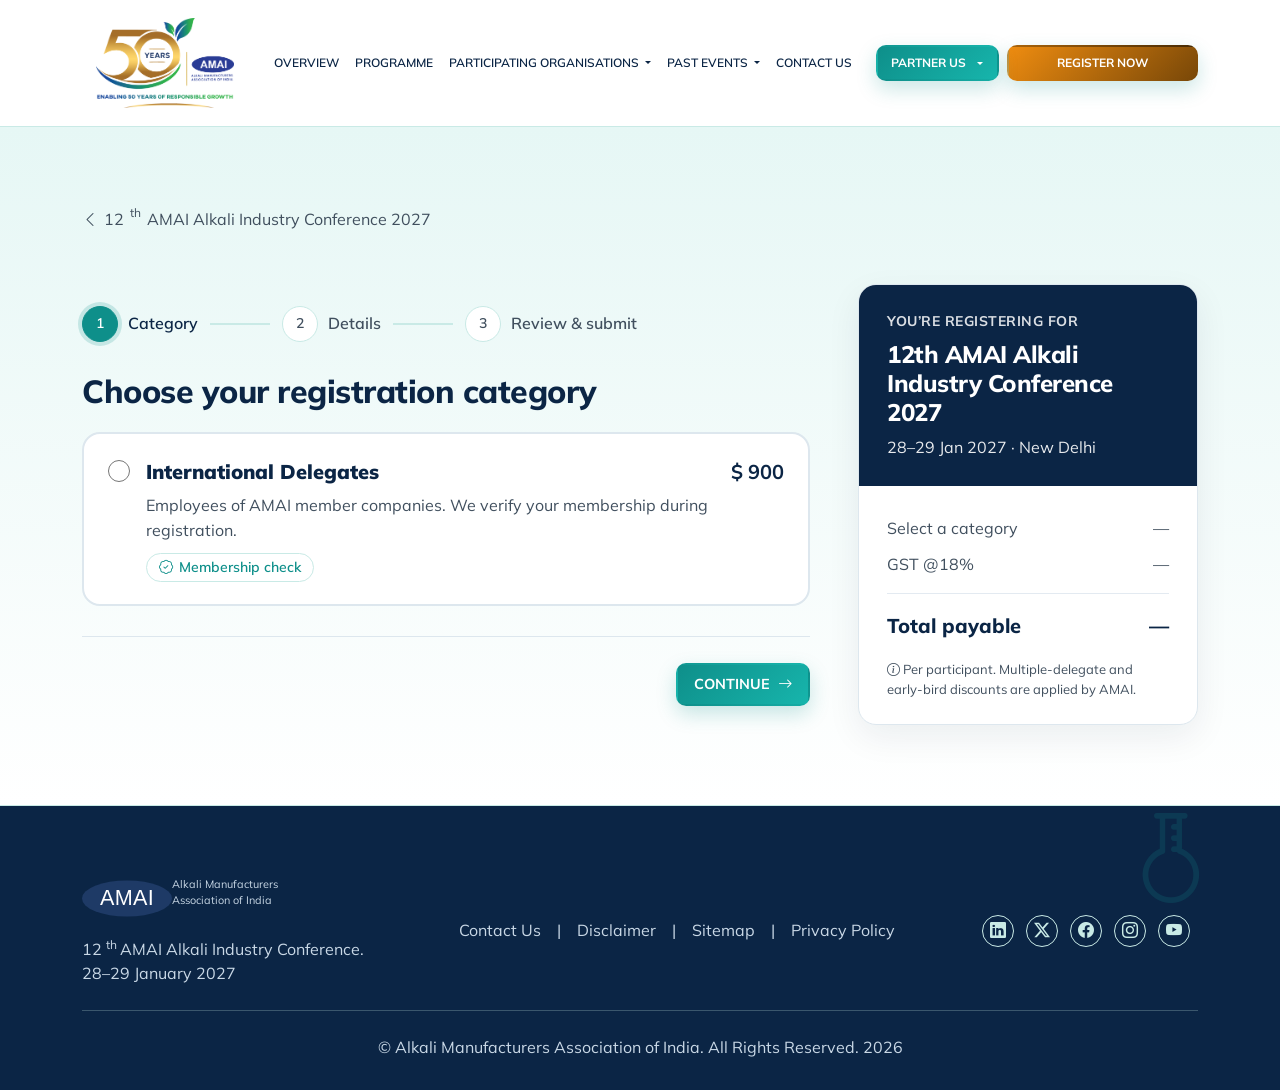
==== register-foreign.html @ 18ff9382 "Initial website upload" ====
<!DOCTYPE html>
<html lang="en">
    <head>
        <meta charset="utf-8"/>
        <meta content="width=device-width,initial-scale=1" name="viewport"/>
        <title>
            Register – Non-Member Delegate | 12th AMAI Alkali Industry Conference 2027
        </title>
        <meta content="Register as a non-member delegate for the 12th AMAI Alkali Industry Conference, 28–29 January 2027, Andaz by Hyatt, Aerocity, New Delhi." name="description"/>
        <link rel="preconnect" href="https://fonts.googleapis.com"/>
        <link rel="preconnect" href="https://fonts.gstatic.com" crossorigin/>
        <link href="https://fonts.googleapis.com/css2?family=Mulish:ital,wght@0,300;0,400;0,500;0,600;0,700;0,800;1,400&amp;display=swap" rel="stylesheet"/>
        <link href="css/bootstrap-icons.min.css" rel="stylesheet"/>
        <link href="css/bootstrap/bootstrap.min.css" rel="stylesheet"/>
        <link href="img/f_icon.png" rel="icon" type="image/x-icon"/>
        <link rel="stylesheet" type="text/css" href="css/owl_css.css">
        <link href="css/style.css" rel="stylesheet" type="text/css"/>
        <link href="css/menu_css.css" rel="stylesheet" type="text/css"/>
        <link href="css/main_css.css" rel="stylesheet" type="text/css"/>
        <link href="css/responsive_style.css" rel="stylesheet" type="text/css"/>
    </head>
    <body>
         <header>
            <div class="ai_topbar">
                <div class="container">
                    <div class="row">
                        <div class="col-md-6 text-center text-md-start">
                            <span>
                                <i aria-hidden="true" class="bi bi-telephone me-2">
                                </i>
                                011-4302 7119 |
                                <i aria-hidden="true" class="bi bi-envelope me-2">
                                </i>
                                hkanand@ama-india.org
                            </span>
                        </div>
                        <div class="col-md-6 text-center text-md-end">
                            <div class="ai_soc ai_soc_top">
                            <a aria-label="LinkedIn" class="me-2" href="https://www.linkedin.com/company/amai-india/" rel="noopener" target="_blank">
                                <i aria-hidden="true" class="bi bi-linkedin ai_ic">
                                </i>
                            </a>
                            <a aria-label="X" class="me-2" href="https://twitter.com/amai_india" rel="noopener" target="_blank">
                                <i aria-hidden="true" class="bi bi-twitter-x ai_ic">
                                </i>
                            </a>
                            <a aria-label="Facebook" class="me-2" href="https://www.facebook.com/amai.india" rel="noopener" target="_blank">
                                <i aria-hidden="true" class="bi bi-facebook ai_ic">
                                </i>
                            </a>
                            <a aria-label="Instagram" class="me-2" href="https://www.instagram.com/amai.india/" rel="noopener" target="_blank">
                                <i aria-hidden="true" class="bi bi-instagram ai_ic">
                                </i>
                            </a>
                            <a aria-label="YouTube" class="me-2" href="https://www.youtube.com/channel/UCJQUXpEZ7qULElaCUJw4M0w" rel="noopener" target="_blank">
                                <i aria-hidden="true" class="bi bi-youtube ai_ic">
                                </i>
                            </a>
                        </div>
                        </div>
                    </div>
                </div>
            </div>
            <nav class="ai_nav navbar navbar-expand-xl">
                <div class="ai_nav_in container d-flex align-items-center justify-content-between gap-3">
                    <div class="ai_brand_group d-flex align-items-center">
                        <a class="ai_brand" href="#top">
                            <svg aria-label="AMAI" height="45" role="img" viewbox="0 0 250 100" width="90">
                                <ellipse cx="125" cy="50" fill="#1e3a66" rx="125" ry="50">
                                </ellipse>
                                <text dominant-baseline="middle" fill="#ffffff" font-family="Arial, Helvetica, sans-serif" font-size="60" letter-spacing="1" text-anchor="middle" x="125" y="53">
                                    AMAI
                                </text>
                            </svg>
                            <span>
                                Alkali Manufacturers
                                <br/>
                                Association of India
                            </span>
                        </a>
                        <span class="ai_brand_divider" aria-hidden="true">
                        </span>
                        <a class="ai_brand_50" href="#top">
                            <img alt="AMAI 50 Years – Enabling 50 years of responsible growth" src="img/50-years-logo.png"/>
                        </a>
                    </div>
                    <button aria-controls="aiNav" aria-expanded="false" aria-label="Toggle menu" class="ai_toggler navbar-toggler" data-bs-target="#aiNav" data-bs-toggle="collapse" type="button">
                        <i class="bi bi-list">
                        </i>
                    </button>
                    <div class="ai_nav_wrap collapse navbar-collapse" id="aiNav">
                        <ul class="ai_menu navbar-nav mx-auto">
                            <li class="nav-item">
                                <a class="ai_menu_link nav-link" href="#about">
                                    Overview

                                </a>
                            </li>
                          
                            <li class="nav-item">
                                <a class="ai_menu_link nav-link" href="#programme">
                                    Programme
                                </a>
                            </li>

                            <li class="nav-item dropdown">
                                <a aria-expanded="false" class="ai_dd_toggle nav-link dropdown-toggle" data-bs-toggle="dropdown" href="#participate" role="button">
                                    Participating Organisations
                                </a>
                                <ul class="ai_dd dropdown-menu">
                                    <li>
                                        <a class="ai_menu_link" href="">
                                            Sponsors
                                        </a>
                                    </li>
                                    <li>
                                        <a class="ai_menu_link" href="">
                                            Exhibitors
                                        </a>
                                    </li>
                                    <li>
                                        <a class="ai_menu_link" href="">
                                            Media Partners
                                        </a>
                                    </li>
                                    <li>
                                        <a class="ai_menu_link" href="">
                                            Deligates
                                        </a>
                                    </li>
                                </ul>
                            </li>
                            <li class="nav-item dropdown">
                                <a aria-expanded="false" class="ai_dd_toggle nav-link dropdown-toggle" data-bs-toggle="dropdown" href="#organisations" role="button">
                                    Past Events
                                </a>
                                <ul class="ai_dd dropdown-menu">
                                    
                                    <li>
                                        <a class="ai_menu_link" href="#po-2026">
                                            2026
                                        </a>
                                    </li>
                                    <li>
                                        <a class="ai_menu_link" href="#po-2025">
                                            2025
                                        </a>
                                    </li>
                                    <li>
                                        <a class="ai_menu_link" href="#po-2024">
                                            2024
                                        </a>
                                    </li>
                                </ul>
                            </li>
                            
                            <li class="nav-item">
                                <a class="ai_menu_link nav-link" href="#contact">
                                    Contact Us
                                </a>
                            </li>
                        </ul>
                        <div class="ai_nav_cta d-flex flex-wrap align-items-start align-items-xl-center gap-2 mt-3 mt-xl-0">
                            <div class="ai_partner dropdown">
                                <button aria-expanded="false" class="ai_btn dropdown-toggle" data-bs-toggle="dropdown" id="aiPartnerBtn" type="button">
                                    Partner Us
                                </button>
                                <ul aria-labelledby="aiPartnerBtn" class="ai_dd ai_partner_menu dropdown-menu">
                                    <li>
                                        <a class="ai_dd_item dropdown-item" href="#sponsorship">
                                            <i aria-hidden="true" class="bi bi-award">
                                            </i>
                                            Sponsorship
                                        </a>
                                    </li>
                                    <li>
                                        <a class="ai_dd_item dropdown-item" href="#exhibitor">
                                            <i aria-hidden="true" class="bi bi-shop-window">
                                            </i>
                                            Exhibitor
                                        </a>
                                    </li>
                                    <li>
                                        <a class="ai_dd_item dropdown-item" href="#media-partner">
                                            <i aria-hidden="true" class="bi bi-megaphone">
                                            </i>
                                            Media Partner
                                        </a>
                                    </li>
                                    <!-- <li>
                                        <a class="ai_dd_item dropdown-item" href="#knowledge-partner">
                                            <i aria-hidden="true" class="bi bi-mortarboard">
                                            </i>
                                            Knowledge Partner
                                        </a>
                                    </li> -->
                                </ul>
                            </div>
                            <a class="ai_btn ai_btn_hlight px-lg-5" href="#register">
                                Register Now
                            </a>
                        </div>
                    </div>
                </div>
            </nav>
        </header>
        <main class="ai_reg_main ">
        <section class="ai_reg_top ai_bg_soft2 ai_sec">
            <div class="container">
                <a class="ai_reg_back" href="index.html#register"><i aria-hidden="true" class="bi bi-chevron-left"></i> 12<sup>th</sup> AMAI Alkali Industry Conference 2027</a>
                <div class="row g-4 g-xl-5 mt-1">
                    <div class="col-lg-8 order-2 order-lg-1">
                        <ol class="ai_reg_steps" id="aiSteps">
                            <li class="ai_active" data-step="1"><span>1</span> Category</li>
                            <li data-step="2"><span>2</span> Details</li>
                            <li data-step="3"><span>3</span> Review &amp; submit</li>
                        </ol>
                        <div class="alert d-none" id="aiRegAlert" role="alert"></div>
                        <form id="aiRegForm" name="formget" action="mailgetform.php" method="post" novalidate>
                            <input type="hidden" name="regtype" id="aiRegtype" value="">

                            <!-- STEP 1 -->
                            <div class="ai_reg_panel" data-panel="1">
                                <h1 class="ai_reg_h">Choose your registration category</h1>
                                <label class="ai_reg_opt" for="aiCatMember">
                                    
                                      <input type="radio" name="category" value="international"
         data-label="International delegates" data-price="900"
         data-currency="USD" data-gst="0">
                                    <span class="ai_reg_opt_body">
                                        <span class="ai_reg_opt_row"><b> International Delegates</b><span class="ai_reg_price">$ 900 <small></small></span></span>
                                        <span class="ai_reg_opt_txt">Employees of AMAI member companies. We verify your membership during registration.</span>
                                        <span class="ai_reg_tag"><i aria-hidden="true" class="bi bi-patch-check"></i> Membership check</span>
                                    </span>
                                </label>
                                
                                <div class="ai_reg_actions justify-content-end">
                                    <button class="ai_btn" type="button" data-next="2">Continue <i aria-hidden="true" class="bi bi-arrow-right"></i></button>
                                </div>
                            </div>

                            <!-- STEP 2 -->
                            <div class="ai_reg_panel d-none" data-panel="2">
                                <h1 class="ai_reg_h">Delegate details</h1>
                                <p class="ai_muted">Fields marked <span class="ai_reg_req">*</span> are required.</p>
                                <div class="row g-3">
                                    <div class="col-12 col-md-6">
                                        <label for="aiName">Name <span class="ai_reg_req">*</span></label>
                                        <input type="text" class="form-control" id="aiName" name="name" placeholder="Name" autocomplete="name" required>
                                        <div class="invalid-feedback">Please enter your name.</div>
                                    </div>
                                    <div class="col-12 col-md-6">
                                        <label for="aiCname">Company Name</label>
                                        <input type="text" class="form-control" id="aiCname" name="cname" placeholder="Company name" autocomplete="organization">
                                    </div>
                                    <div class="col-12 col-md-6">
                                        <label for="aiContact">Mobile Number <span class="ai_reg_req">*</span></label>
                                        <input type="tel" class="form-control" id="aiContact" name="contact" placeholder="Mobile Number" autocomplete="tel" inputmode="tel" pattern="[0-9+\-\s]{8,15}" required>
                                        <div class="invalid-feedback">Please enter a valid mobile number (8–15 digits).</div>
                                    </div>
                                    <div class="col-12 col-md-6">
                                        <label for="aiEmail">Email Id <span class="ai_reg_req">*</span></label>
                                        <input type="email" class="form-control" id="aiEmail" name="email" placeholder="Email Id" autocomplete="email" required>
                                        <div class="invalid-feedback">Please enter a valid email address.</div>
                                    </div>
                                    <div class="col-12 col-md-6">
                                        <label for="aiDelegates">Number of Delegates <span class="ai_reg_req">*</span></label>
                                        <select class="form-select" id="aiDelegates" name="delegates" required>
                                            <option value="">Number of delegates</option>
                                            <option value="1">1</option>
                                            <option value="2">2</option>
                                            <option value="3">3</option>
                                            <option value="4">4</option>
                                            <option value="5 or more">5 or more</option>
                                        </select>
                                        <div class="invalid-feedback">Please select the number of delegates.</div>
                                    </div>
                                    <div class="col-12">
                                        <label for="aiMessage">Message</label>
                                        <textarea class="form-control" id="aiMessage" name="message" placeholder="Extra delegate names, special requests, etc." rows="4"></textarea>
                                    </div>
                                </div>
                                <div class="ai_reg_actions">
                                    <button class="ai_btn ai_reg_ghost" type="button" data-next="1"><i aria-hidden="true" class="bi bi-arrow-left"></i> Back</button>
                                    <button class="ai_btn" type="button" data-next="3">Continue <i aria-hidden="true" class="bi bi-arrow-right"></i></button>
                                </div>
                            </div>

                            <!-- STEP 3 -->
                            <div class="ai_reg_panel d-none" data-panel="3">
                                <h1 class="ai_reg_h">Review your registration</h1>
                                <div class="ai_reg_review" id="aiReview"></div>
                                <div class="ai_reg_actions">
                                    <button class="ai_btn ai_reg_ghost" type="button" data-next="2"><i aria-hidden="true" class="bi bi-arrow-left"></i> Back</button>
                                    <div class="d-flex flex-wrap gap-2">
                                        <button class="ai_btn ai_wa_btn" id="waRegister" type="button"><i aria-hidden="true" class="bi bi-whatsapp ai_ic"></i> Send on WhatsApp</button>
                                        <button class="ai_btn" type="submit" id="aiRegSubmit"><span class="ai_reg_btn_txt">Submit registration</span></button>
                                    </div>
                                </div>
                            </div>
                        </form>
                    </div>

                    <div class="col-lg-4 order-1 order-lg-2">
                        <aside class="ai_reg_sum">
                            <div class="ai_reg_sum_head">
                                <small>You’re registering for</small>
                                <h2>12th AMAI Alkali Industry Conference 2027</h2>
                                <span>28–29 Jan 2027 · New Delhi</span>
                            </div>
                            <div class="ai_reg_sum_body">
                                <div class="ai_reg_sum_row"><span id="aiSumLabel">Select a category</span><span id="aiSumBase">—</span></div>
                                <div class="ai_reg_sum_row"><span>GST @18%</span><span id="aiSumGst">—</span></div>
                                <div class="ai_reg_sum_total"><span>Total payable</span><span id="aiSumTotal">—</span></div>
                                <p class="ai_reg_note mb-0"><i aria-hidden="true" class="bi bi-info-circle"></i> Per participant. Multiple-delegate and early-bird discounts are applied by AMAI.</p>
                            </div>
                        </aside>
                    </div>
                </div>
            </div>
        </section>
        </main>
        <footer class="ai_footer">
            <div class="container">
                <div class="row g-3 align-items-center">
                    <div class="col-lg-4">
                        <div>
                            <a class="ai_brand" href="#top">
                                <svg aria-label="AMAI" height="45" role="img" viewbox="0 0 250 100" width="90">
                                    <ellipse cx="125" cy="50" fill="#1e3a66" rx="125" ry="50">
                                    </ellipse>
                                    <text dominant-baseline="middle" fill="#ffffff" font-family="Arial, Helvetica, sans-serif" font-size="60" letter-spacing="1" text-anchor="middle" x="125" y="53">
                                        AMAI
                                    </text>
                                </svg>
                                <span>
                                    Alkali Manufacturers
                                    <br/>
                                    Association of India
                                </span>
                            </a>
                            <div class=" mt-3">
                                12
                                <sup>
                                    th
                                </sup>
                                AMAI Alkali Industry Conference.
                                <br>
                                28–29 January 2027
                            </div>
                        </div>
                    </div>
                    <div class="col-lg-5">
                        <div>
                            <!-- <div>
                                <h4 class="">
                                    Quick links
                                </h4>
                            </div> -->
                            <ul class="nav gap-1 gap-md-3">
                                <li>
                                    <a href="mailto:hkanand@ama-india.org">
                                        Contact Us
                                    </a>
                                </li>
                                <li>|</li>
                                <li>
                                    <a href="" rel="" target="_blank">
                                        Disclaimer
                                    </a>
                                </li>
                                <li>|</li>
                                <li>
                                    <a href="" rel="" target="_blank">
                                        Sitemap
                                    </a>
                                </li>
                                <li>|</li>
                                <li>
                                    <a href="" rel="" target="_blank">
                                        Privacy Policy
                                    </a>
                                </li>
                            </ul>
                        </div>
                    </div>
                    <div class="col-lg-3 text-lg-end">
                        <div class="ai_soc">
                            <a aria-label="LinkedIn" class="me-2" href="https://www.linkedin.com/company/amai-india/" rel="noopener" target="_blank">
                                <i aria-hidden="true" class="bi bi-linkedin ai_ic">
                                </i>
                            </a>
                            <a aria-label="X" class="me-2" href="https://twitter.com/amai_india" rel="noopener" target="_blank">
                                <i aria-hidden="true" class="bi bi-twitter-x ai_ic">
                                </i>
                            </a>
                            <a aria-label="Facebook" class="me-2" href="https://www.facebook.com/amai.india" rel="noopener" target="_blank">
                                <i aria-hidden="true" class="bi bi-facebook ai_ic">
                                </i>
                            </a>
                            <a aria-label="Instagram" class="me-2" href="https://www.instagram.com/amai.india/" rel="noopener" target="_blank">
                                <i aria-hidden="true" class="bi bi-instagram ai_ic">
                                </i>
                            </a>
                            <a aria-label="YouTube" class="me-2" href="https://www.youtube.com/channel/UCJQUXpEZ7qULElaCUJw4M0w" rel="noopener" target="_blank">
                                <i aria-hidden="true" class="bi bi-youtube ai_ic">
                                </i>
                            </a>
                        </div>
                    </div>
                </div>
                <hr class="ai_hr"/>
                <div class="d-flex justify-content-center flex-wrap">
                    <span>
                        © Alkali Manufacturers Association of India. All Rights Reserved.
                        <script>
                            document.write(new Date().getFullYear())
                        </script>
                    </span>
                </div>
            </div>
        </footer>
        <a aria-label="Chat with us on WhatsApp" class="ai_wa" href="https://wa.me/919818904989?text=Hello%20AMAI%2C%20I%20would%20like%20to%20know%20more%20about%20the%2012th%20AMAI%20Alkali%20Industry%20Conference%202027." rel="noopener" target="_blank">
            <i aria-hidden="true" class="bi bi-whatsapp">
            </i>
            <span>
                WhatsApp
            </span>
        </a>
        <script src="js/jquery.min.js"></script>
        <script src="css/bootstrap/bootstrap.min.js"></script>
        <script src="js/owl.carousel.min.js"></script>
        <script src="js/ai_main.js"></script>
        <script src="js/ai_register.js"></script>
    </body>
</html>
---- css/owl_css.css ----
.owl-theme .owl-stage-outer {
  position: relative;
  overflow: hidden;
  -webkit-transform: translate3d(0, 0, 0)
}


.owl-theme .owl-item {
  min-height: 1px;
  float: left;
  -webkit-backface-visibility: hidden;
  -webkit-touch-callout: none;
}
---- css/style.css ----
:root {
  --blue: #0E8F8A;
  --blue-2: #17B5AC;
  --blue-soft: #E6F7F5;
  --blue-soft-2: #F4FBFA;
  --blue-line: #C9EAE6;
  --text: #0B2545;
  --muted: #404f5e;
  --gold: #F2A93B;
  --navy: #0B2545;
  --yellow: #ffc65c;
}
.ai_ic {
  flex: none;
}
.ai_sec {
  padding: 80px 0;
}
.ai_bg_soft {
  background: var(--blue-soft-2);
}
.ai_bg_soft2 {
  background: linear-gradient(180deg,var(--blue-soft) 0%,#fff 100%);
}
.ai_blue {
  color: var(--blue);
}
.ai_eyebrow {
  display: inline-flex;
  align-items: center;
  gap: 8px;
  font-size: .72rem;
  font-weight: 700;
  letter-spacing: .14em;
  text-transform: uppercase;
  color: var(--blue);
  background: #fff;
  border: 1px solid var(--blue-line);
  padding: 6px 14px;
  border-radius: 999px;
}
.ai_eyebrow > i {
  font-size: .95rem;
  line-height: 1;
}
.ai_title {
  font-size: clamp(1.6rem,3vw,2.15rem);
  font-weight: 800;
  margin: 14px 0 10px;
  text-transform: capitalize;
}
.ai_sub {
  color: var(--muted);
  max-width: 620px;
  font-size: .98rem;
  line-height: 1.8;
}
.ai_head {
  display: flex;
  justify-content: space-between;
  align-items: flex-end;
  flex-wrap: wrap;
  gap: 16px;
  margin-bottom: 36px
}
.ai_ref {
  display: inline-block;
  background: var(--blue-soft);
  color: var(--blue);
  font-size: .7rem;
  font-weight: 700;
  padding: 4px 11px;
  border-radius: 999px;
}
.ai_small {
  font-size: .85rem;
  color: var(--muted);
}
.ai_btn {
  display: inline-flex;
  align-items: center;
  justify-content: center;
  gap: 8px;
  font-weight: 700;
  font-size: .9rem;
  padding: .5rem 1rem;
  border-radius: 10px;
  border: 2px solid var(--blue);
  background: var(--blue);
  color: #fff;
  cursor: pointer;
  transition: .25s;
  box-shadow: 0 8px 20px rgba(14,143,138,.22);
  background: linear-gradient(135deg, var(--blue), var(--blue-2));
  border-color: transparent;
text-transform: uppercase;
}
.ai_btn:hover {
  background: var(--blue-2);
  border-color: var(--blue-2);
  color: #fff;
  transform: translateY(-2px);
  background: linear-gradient(135deg, var(--navy), #163A66);
  border-color: transparent;
}
.ai_btn_o {
  background: #fff;
  color: var(--blue);
  box-shadow: none;
  background: #fff;
  border: 2px solid var(--blue);
  color: var(--blue);
}
.ai_btn_o:hover {
  background: var(--blue-soft);
  color: var(--blue);
  border-color: var(--blue);
  background: var(--blue);
  color: #fff;
}
.ai_hero {
    position: relative;
    overflow: hidden;
    padding-block: 100px 150px;
  }

.ai_hero_video {
    position: absolute;
    inset: 0;
    width: 100%;
    height: 100%;
    object-fit: cover;
    z-index: -2;
    pointer-events: none;
}

.ai_hero_overlay {
    position: absolute;
    inset: 0;
    background: rgba(0, 0, 0, 0.65);
    z-index: -1;
    pointer-events: none;
}


.ai_hero h1 {
 font-size: clamp(14px, 4vw, 44px);
    font-weight: 800;
    line-height: 1.08;
    margin: 18px 0 14px;
    color: #ffffff;
}
.ai_hero h1 span {
  color: var(--blue);
  display: block;
}
.ai_hero p {
      color: #ffffff;
    font-size: 1rem;
    font-weight: 800;
}
.ai_btn_hlight{
    background: linear-gradient(135deg, #ee8c10, #050400, var(--yellow));
  /*background: linear-gradient(-45deg, #73bd1b, #fff, #73bd1b, #fff);*/
  background-size: 400% 400%;
  animation: Gradient_h 3s ease infinite, rocking_h 3s ease infinite;
  animation-delay: 2s;
  color: #fff;
}


.ai_btn_hlight a {
  color: #000;
}


@keyframes Gradient_h {

  0% {
    background-position: 0 50%;
  }

  50% {
    background-position: 100% 50%;
  }

  100% {
    background-position: 0 50%;
  }
}

/*@keyframes rocking_h {

  0% {
    transform: rotate(0);
  }

  25% {
    transform: rotate(0);
  }

  50% {
    transform: rotate(2deg);
  }

  75% {
    transform: rotate(-2deg);
  }

  100% {
    transform: rotate(0);
  }
}*/

.ai_head_date {
  display: inline-flex;
  align-items: center;
  gap: 10px;
  background: #fff;
  border: 1px solid var(--blue-line);
  border-radius: 12px;
  padding: .65rem 1rem;
  font-size: .88rem;
  font-weight: 600;
  margin: 0 10px 10px 0;
  box-shadow: 0 6px 16px rgba(14,143,138,.08);
}
.ai_head_date .ai_ic {
  color: var(--blue);
  font-size: 1.1rem;
}
.ai_hero_img {
  position: relative;
}
.ai_hero_img img {
  /*width: 100%;*/
  /*height: 410px;*/
  object-fit: cover;
  border-radius: 22px;
  border: 6px solid #fff;
  box-shadow: 0 24px 50px rgba(14,143,138,.22);
  background: var(--blue-soft);
}

.ai_hero_date_badge {
  position: absolute;
  left: -22px;
  bottom: 28px;
  background: #fff;
  border-radius: 16px;
  padding: 14px 20px;
  box-shadow: 0 14px 34px rgba(14,143,138,.2);
  border: 1px solid var(--blue-line);
  text-align: center;
}
.ai_hero_date_badge b {
  display: block;
  font-size: 2rem;
  line-height: 1;
  color: var(--blue);
  font-weight: 800;
}
.ai_hero_date_badge span {
  font-size: .72rem;
  font-weight: 700;
  letter-spacing: .1em;
  color: var(--muted);
  text-transform: uppercase;
}

/*COUNTDOWN */
.ai_cd_wrap {
  margin-top: -56px;
  position: relative;
  z-index: 5;
}
.ai_cd {
  background: #fff;
  border: 1px solid var(--blue-line);
  border-radius: 20px;
  box-shadow: 0 18px 44px rgba(14,143,138,.14);
  padding: 22px 28px;
  display: flex;
  flex-wrap: wrap;
  justify-content: space-between;
  align-items: center;
  gap: 16px;
  background: linear-gradient(135deg, var(--navy), #12365F);
  color: #fff ;
}
.ai_cd_boxes {
  display: flex;
  flex-wrap: wrap;
  gap: 24px;
}
.ai_cd_box {
  text-align: center;
  min-width: 76px;
}
.ai_cd_box b {
  display: block;
  font-size: 2rem;
  font-weight: 800;
  line-height: 1;
  color: var(--gold);
}
.ai_cd_box span {
  font-size: .7rem;
  font-weight: 700;
  letter-spacing: .1em;
  color: #fff;
  text-transform: uppercase;
}
.ai_cd_sep {
  width: 1px;
  background: var(--blue-line);
  align-self: stretch;
}
/*ABOUT*/
.ai_about_img_wrapper {
  position: sticky;
  top: 100px;
  z-index: 2;
  align-self: flex-start;
}
@media (max-width: 767px) {
  .ai_about_img_wrapper {
    position: static;
  }
}
.ai_about_img {
  object-fit: cover;
  border-radius: 22px;
  border: 6px solid #fff;
  box-shadow: 0 20px 44px rgba(14,143,138,.16);
  background: var(--blue-soft);
}
.ai_about_wrap h3 {
  font-size: 1rem;
  font-weight: 700;
  margin: 24px 0 4px;
}
.ai_about_wrap li {
  display: flex;
  gap: 12px;
  align-items: center;
  padding: 11px 0;
  border-bottom: 1px dashed var(--blue-line);
  font-size: .92rem;
}
.ai_about_wrap li:last-child {
  border: 0;
}
.ai_about_wrap  i {
  color: var(--blue);
  font-size: 1.1rem;
  margin-top: 3px;
}
/* AMAI Modern Conference Highlight */
.ai_glance {
  position: relative;
  background: #07172f;
  overflow: hidden;
  color: #fff;
}
.ai_glance_label {
  display: inline-flex;
  align-items: center;
  gap: 10px;
  color: var(--yellow);
  font-size: 11px;
  font-weight: 800;
  letter-spacing: 2px;
  margin-bottom: 23px;
}
.ai_glance_label span {
  width: 28px;
  height: 2px;
  background: var(--yellow);
}
/*.ai_glance_top h2 {
    margin: 0;
    font-size: clamp(35px, 5vw, 62px);
    font-weight: 800;
    line-height: 1.08;
    letter-spacing: -2px;
}*/
.ai_glance_top h2 span {
  color: var(--yellow);
}
.ai_glance_top  p {
  max-width: 340px;
  color: #b6c4d8;
  font-size: 14px;
  line-height: 1.9;
  margin: 0 0 5px;
}
.ai_glance_feature {
  position: relative;
  display: flex;
  align-items: flex-end;
  min-height: 455px;
  padding: 40px;
  overflow: hidden;
  border: 1px solid rgba(255, 255, 255, .12);
  border-radius: 5px;
  background: radial-gradient(ellipse at 80% 15%, rgba(30, 90, 160, .42), transparent 48%),         linear-gradient(145deg, #102b50, #0a1d37 75%);
}
.ai_glance_feature_bg {
  position: absolute;
  top: 15px;
  right: 25px;
  color: rgba(255, 255, 255, .075);
  font-size: clamp(130px, 18vw, 167px);
  line-height: 1;
  pointer-events: none;
}
.ai_glance_feature_content {
  position: relative;
  z-index: 2;
  /*max-width: 470px;*/
}
.ai_glance_overline {
  color: var(--yellow);
  font-size: 10px;
  font-weight: 800;
  letter-spacing: 2px;
}
.ai_glance_feature h3 {
  margin: 17px 0;
  color: #fff;
  font-size: clamp(18px, 2vw, 28px);
  font-weight: 800;
  line-height: 1.5;
  letter-spacing: -.7px;
}
.ai_glance_feature p {
  max-width: 390px;
  color: #bdc9d9;
  font-size: 14px;
  line-height: 1.9;
  margin-bottom: 25px;
}
.ai_glance_link {
  display: inline-flex;
  align-items: center;
  gap: 13px;
  padding-bottom: 7px;
  border-bottom: 1px solid var(--yellow);
  color: var(--yellow);
  text-decoration: none;
  font-size: 12px;
  font-weight: 800;
  transition: .25s ease;
}
.ai_glance_link:hover {
  color: #fff;
  gap: 19px;
}
.ai_glance_watermark {
  position: absolute;
  top: 18px;
  left: 28px;
  color: rgba(255, 255, 255, .045);
  font-size: 100px;
  font-weight: 900;
  letter-spacing: -5px;
  pointer-events: none;
}
.ai_glance_side {
  display: flex;
  flex-direction: column;
  gap: 12px;
}
.ai_glance_info {
  flex: 1;
  display: flex;
  align-items: flex-start;
  gap: 20px;
  padding: 25px 23px;
  background: rgba(255, 255, 255, .045);
  border: 1px solid rgba(255, 255, 255, .10);
  border-radius: 5px;
  transition: background .3s ease, border-color .3s ease;
}
.ai_glance_info:hover {
  background: rgba(255, 255, 255, .08);
  border-color: rgba(245, 164, 0, .55);
}
.ai_glance_icon {
  flex-shrink: 0;
  display: grid;
  place-items: center;
  width: 46px;
  height: 46px;
  color: var(--yellow);
  background: rgba(245, 164, 0, .10);
  border: 1px solid rgba(245, 164, 0, .18);
  font-size: 20px;
}
.ai_glance_small {
  display: block;
  color: #91a8c4;
  font-size: 9px;
  font-weight: 800;
  letter-spacing: 1.5px;
  margin: 2px 0 9px;
}
.ai_glance_info h3 {
  color: #fff;
  font-size: 17px;
  line-height: 1.4;
  font-weight: 750;
  margin: 0 0 7px;
}
.ai_glance_info p {
  color: #aebed2;
  font-size: 14px;
  line-height: 1.6;
  margin: 0;
}
.ai_glance_bottom {
  display: flex;
  align-items: center;
  gap: 20px;
  margin-top: 38px;
  color: #8da0b9;
  font-size: 9px;
  font-weight: 800;
  letter-spacing: 1.5px;
}
.ai_glance_bottom_line {
  flex: 1;
  height: 1px;
  background: rgba(255, 255, 255, .15);
}
/* Industry Impact Section */
.ai_impact {
  position: relative;
  overflow: hidden;
  background: #07172f;
}
.ai_impact_content h2 {
  color: #fff;
  margin-bottom: 22px;
}
.ai_impact_content h2 span {
  display: block;
  color: var(--yellow);
}
.ai_impact_content > p {
  max-width: 470px;
  color: #c3cee0;
  font-size: 15px;
  line-height: 1.9;
  margin-bottom: 30px;
}
.ai_impact .ai_btn {
  background: var(--gold);
  color: #071b3a;
}
.ai_impact .ai_btn:hover {
  background: #ffbd42;
  color: #071b3a;
  transform: translateY(-3px);
}
.ai_impact_card {
  position: relative;
  width: 100%;
  padding: 27px 23px;
  overflow: hidden;
  border: 1px solid rgba(255, 255, 255, .12);
  border-radius: 13px;
  background: rgba(255, 255, 255, .055);
  transition: .3s ease;
}
.ai_impact_card:hover {
  transform: translateY(-5px);
  background: rgba(255, 255, 255, .09);
  border-color: rgba(245, 164, 0, .6);
}
.ai_impact_icon {
  display: grid;
  place-items: center;
  width: 48px;
  height: 48px;
  margin-bottom: 22px;
  color: var(--yellow);
  background: rgba(245, 164, 0, .12);
  border: 1px solid rgba(245, 164, 0, .2);
  border-radius: 10px;
  font-size: 23px;
}
.ai_impact_card h3 {
  color: #fff;
  font-size: 17px;
  font-weight: 750;
  margin-bottom: 10px;
}
.ai_impact_card p {
  color: #b9c7db;
  font-size: 13px;
  line-height: 1.8;
  margin: 0;
  padding-right: 5px;
}
.ai_impact_num {
  position: absolute;
  top: 22px;
  right: 20px;
  color: rgba(255, 255, 255, .17);
  font-size: 19px;
  font-weight: 800;
}
/*WHY ATTEND*/
.ai_why_modern {
  position: relative;
  overflow: hidden;
  background: #f5f8fc;
}
.ai_why_modern .ai_why_head {
  max-width: 760px;
  margin: 0 auto 48px;
  text-align: center;
}
.ai_why_modern .ai_why_card {
  position: relative;
  display: flex;
  flex-direction: column;
  padding: 28px 24px 25px;
  background: var(--blue-line);
  border: 1px solid #e4eaf2;
  border-radius: 14px;
  overflow: hidden;
  width: 100%;
  transition: transform .3s ease, box-shadow .3s ease,  border-color .3s ease;
}
.ai_why_modern .ai_why_card:hover {
  transform: translateY(-7px);
  border-color: #b8cce5;
  box-shadow: 0 16px 35px rgba(7, 27, 58, .09);
}
.ai_why_modern .ai_why_top {
  display: flex;
  align-items: flex-start;
  justify-content: space-between;
  gap: 12px;
  margin-bottom: 28px;
}
.ai_why_modern .ai_why_num {
  color: #8b9bb0;
  font-size: 13px;
  font-weight: 700;
  letter-spacing: 2px;
}
.ai_why_modern .ai_why_icon {
  display: flex;
  align-items: center;
  justify-content: center;
  width: 54px;
  height: 54px;
  flex-shrink: 0;
  border-radius: 12px;
  color: #0b3d78;
  background: #edf4fc;
  font-size: 25px;
  transition: background .3s ease, color .3s ease;
}
.ai_why_modern .ai_why_card:hover .ai_why_icon {
  color: #fff;
  background: #0b3d78;
}
.ai_why_modern .ai_why_card h3 {
  margin: 0 0 12px;
  color: #071b3a;
  font-size: 19px;
  font-weight: 700;
  line-height: 1.4;
}
.ai_why_modern .ai_why_card p {
  margin: 0;
  color: #627087;
  font-size: 14px;
  line-height: 1.8;
}
.ai_why_modern .ai_why_line {
  width: 38px;
  height: 3px;
  margin-top: auto;
  padding-top: 0;
  background: #e3a52d;
  border-radius: 5px;
  transition: width .3s ease;
  position: relative;
  top: 20px;
}
.ai_why_modern .ai_why_card:hover .ai_why_line {
  width: 65px;
}
/* ===== PREMIUM CONFERENCE THEMES ===== */
.ai_themes {
  background: linear-gradient(180deg, #f4f8fc 0%, #ffffff 100%);
  overflow: hidden;
}
/* Card */
.ai_themes .ai_theme_box {
  position: relative;
  width: 100%;
  display: flex;
  flex-direction: column;
  background: #fff;
  border: 1px solid #e5ebf3;
  border-radius: 15px;
  overflow: hidden;
  box-shadow: 0 8px 25px rgba(7, 27, 58, .06);
  transition: transform .35s ease,box-shadow .35s ease,   border-color .35s ease;
}
.ai_themes .ai_theme_box::after {
  content: "";
  position: absolute;
  bottom: 0;
  left: 0;
  width: 100%;
  height: 5px;
  background: #0b7b88;
  transform: scaleX(0);
  transform-origin: left;
  transition: transform .35s ease;
}
.ai_themes .col-md-4:nth-child(2) .ai_theme_box::after {
  background: #1756a9;
}
.ai_themes .col-md-4:nth-child(3) .ai_theme_box::after {
  background: #54834b;
}
.ai_themes .ai_theme_box:hover {
  transform: translateY(-9px);
  border-color: #d4dfec;
  box-shadow: 0 22px 45px rgba(7, 27, 58, .13);
}
.ai_themes .ai_theme_box:hover::after {
  transform: scaleX(1);
}
/* Image */
.ai_themes .ai_theme_box > img {
  display: block;
  width: 100%;
  /*height: 235px;*/
  object-fit: cover;
  background: #eaf0f7;
  transition: transform .65s ease;
}
.ai_themes .ai_theme_box:hover > img {
  transform: scale(1.055);
}
/* Content */
.ai_themes .ai_theme_body {
  position: relative;
  flex: 1;
  padding: 29px 25px 30px;
  text-align: center;
  background: #fff;
}
.ai_themes .ai_theme_body::before {
  content: "";
  display: block;
  width: 43px;
  height: 3px;
  margin: 0 auto 17px;
  background: var(--gold);
  border-radius: 5px;
}
.ai_themes .ai_theme_body b {
  display: block;
  color: #071b3a;
  font-size: 20px;
  line-height: 1.3;
  font-weight: 800;
  letter-spacing: -.5px;
  margin-bottom: 12px;
}
.ai_themes .ai_theme_body p {
  color: #657187;
  font-size: 14px;
  line-height: 1.85;
  margin: 0;
}
/*AGENDA*/
.ai_agenda_modern {
  background: #f5f8fc;
}
.ai_agenda_modern .ai_agenda_list {
  display: flex;
  flex-direction: column;
  gap: 20px;
}
.ai_agenda_modern .ai_agenda_card {
  display: grid;
  grid-template-columns: 125px minmax(0, 1fr) 42px;
  align-items: center;
  gap: 30px;
  padding: 30px;
  background: #fff;
  border: 1px solid #e3eaf3;
  border-radius: 16px;
  box-shadow: 0 5px 20px rgba(7, 27, 58, .025);
  transition: border-color .3s ease, box-shadow .3s ease,                 transform .3s ease;
}
.ai_agenda_modern .ai_agenda_card:hover {
  border-color: #b7cce5;
  box-shadow: 0 14px 32px rgba(7, 27, 58, .07);
  transform: translateY(-3px);
}
.ai_agenda_modern .ai_agenda_date {
  display: flex;
  flex-direction: column;
  align-items: center;
  justify-content: center;
  min-height: 130px;
  padding: 15px 10px;
  border-radius: 12px;
  background: #edf4fc;
  border: 1px solid #e1ebf8;
}
.ai_agenda_modern .ai_agenda_month {
  color: #0b3d78;
  font-size: 12px;
  font-weight: 800;
  letter-spacing: 3px;
}
.ai_agenda_modern .ai_agenda_date strong {
  margin: 1px 0;
  color: #071b3a;
  font-size: 46px;
  line-height: 1.15;
  font-weight: 800;
}
.ai_agenda_modern .ai_agenda_year {
  color: #6b7c92;
  font-size: 12px;
  font-weight: 600;
  letter-spacing: 1px;
}
.ai_agenda_modern .ai_agenda_day {
  display: flex;
  align-items: center;
  flex-wrap: wrap;
  gap: 9px;
  margin-bottom: 12px;
  color: #0b3d78;
  font-size: 11px;
  font-weight: 800;
  letter-spacing: 1.3px;
}
.ai_agenda_modern .ai_agenda_dot {
  width: 8px;
  height: 8px;
  border-radius: 50%;
  background: #e3a52d;
}
.ai_agenda_modern .ai_agenda_separator {
  color: #a3afbf;
}
.ai_agenda_modern .ai_agenda_content h3 {
  margin: 0 0 10px;
  color: #071b3a;
  font-size: 22px;
  line-height: 1.4;
  font-weight: 750;
}
.ai_agenda_modern .ai_agenda_content p {
  max-width: 700px;
  margin: 0 0 18px;
  color: #627087;
  font-size: 14px;
  line-height: 1.8;
}
.ai_agenda_modern .ai_agenda_tags {
  display: flex;
  flex-wrap: wrap;
  gap: 9px;
}
.ai_agenda_modern .ai_agenda_tags span {
  display: inline-flex;
  align-items: center;
  gap: 7px;
  padding: 7px 11px;
  color: #415570;
  background: #f5f7fa;
  border: 1px solid #e9edf3;
  border-radius: 6px;
  font-size: 12px;
  font-weight: 600;
}
.ai_agenda_modern .ai_agenda_tags i {
  color: #0b3d78;
}
.ai_agenda_modern .ai_agenda_arrow {
  display: flex;
  align-items: center;
  justify-content: center;
  width: 40px;
  height: 40px;
  border-radius: 50%;
  border: 1px solid #dce5f0;
  color: #0b3d78;
  font-size: 18px;
  transition: color .3s ease, background .3s ease;
}
.ai_agenda_modern .ai_agenda_card:hover .ai_agenda_arrow {
  color: #fff;
  background: #0b3d78;
}
/* ===== section: speakers ===== */
.ai_speakers .ai_speaker {
  background: #fff;
  border: 1px solid var(--blue-line);
  border-radius: 18px;
  overflow: hidden;
  transition: .3s;
}
.ai_speakers .ai_speaker:hover {
  transform: translateY(-4px);
  box-shadow: 0 14px 30px rgba(14,143,138,.14);
}
.ai_speaker_sldr .owl-nav {
  display: none;
}
.ai_speaker_sldr .owl-dots button {
  padding: 6px;
  border-radius: 50%;
  border: none;
}
.ai_speaker_sldr .owl-dots {
  display: flex;
  justify-content: center;
  gap: 13px;
  margin-top: 13px;
}
.ai_speaker_sldr .owl-dots .owl-dot {
  background-color: #818181;
}
.ai_speaker_sldr .owl-dots .owl-dot.active {
  background-color: var(--blue);
}
/*PARTICIPATE*/
.ai_pr {
  background: #fff;
  border: 1px solid var(--blue-line);
  border-radius: 22px;
  overflow: hidden;
  height: 100%;
  display: flex;
  flex-direction: column;
  transition: .3s;
  width: 100%;
}
.ai_pr:hover {
  transform: translateY(-6px);
  box-shadow: 0 18px 40px rgba(14,143,138,.14);
}
.ai_pr_img {
  overflow: hidden;
  background: var(--blue-soft);
}
.ai_pr_img img {
  width: 100%;
  display: block;
  object-fit: cover;
  transition: .6s;
}
.ai_pr:hover .ai_pr_img img {
  transform: scale(1.06);
}
.ai_pr_body {
  padding: 26px 28px 30px;
  display: flex;
  flex-direction: column;
  align-items: flex-start;
  gap: 6px;
  flex: 1;
}
.ai_pr h3 {
  font-size: 1.25rem;
  font-weight: 800;
}
.ai_pr p {
  font-size: .9rem;
  color: var(--muted);
  margin-bottom: 14px;
}
.ai_pr .ai_btn {
  margin-top: auto;
}
/* ---------- Participating organisations logo ---------- */
.ai_orgs {
  position: relative;
  padding: 90px 0;
  overflow: hidden;
  background: radial-gradient(ellipse at 5% 0%, rgba(11, 61, 120, .055), transparent 40%),         linear-gradient(180deg, #f8faff 0%, #ffffff 100%);
}
.ai_orgs .ai_head {
  display: flex;
  align-items: end;
  justify-content: space-between;
  gap: 24px;
  margin-bottom: 42px;
}
.ai_orgs .ai_title {
  color: #071b3a;
  font-size: clamp(2rem, 3.5vw, 3rem);
  font-weight: 800;
  letter-spacing: -1.2px;
  line-height: 1.2;
  margin: 12px 0 0;
}
.ai_orgs .ai_eyebrow {
  display: inline-flex;
  align-items: center;
  gap: 9px;
  color: #0b3d78;
  background: #eaf1fc;
  border: 1px solid #dce7f7;
  padding: 8px 15px;
  border-radius: 50px;
  font-size: 12px;
  font-weight: 800;
  letter-spacing: 1px;
  text-transform: uppercase;
}
.ai_orgs .ai_ic {
  font-size: 15px;
}
.ai_po {
  margin-bottom: 48px;
  scroll-margin-top: 100px;
}
.ai_po:last-child {
  margin-bottom: 0;
}
.ai_po_h {
  position: relative;
  display: flex;
  align-items: center;
  gap: 13px;
  color: #071b3a;
  font-size: clamp(1.1rem, 2vw, 1.35rem);
  font-weight: 800;
  line-height: 1.4;
  margin-bottom: 23px;
  padding-bottom: 15px;
  border-bottom: 1px solid #e4eaf3;
}
.ai_po_h::before {
  content: "";
  flex: 0 0 4px;
  height: 28px;
  background: linear-gradient(180deg, #f5a400, #ffca55);
  border-radius: 5px;
}
/* Equal-size logo cards */
.ai_orgs .ai_logo {
  position: relative;
  width: 100%;
  height: 100%;
  display: flex;
  align-items: center;
  justify-content: center;
  padding: 9px 9px;
  background: #fff;
  border: 1px solid #e5eaf2;
  border-radius: 14px;
  box-shadow: 0 4px 16px rgba(7, 27, 58, .035);
  overflow: hidden;
  transition: transform .3s ease, box-shadow .3s ease, border-color .3s ease;
}
.ai_orgs .ai_logo::after {
  content: "";
  position: absolute;
  bottom: 0;
  left: 18%;
  width: 64%;
  height: 3px;
  background: #f5a400;
  border-radius: 5px 5px 0 0;
  transform: scaleX(0);
  transform-origin: center;
  transition: transform .3s ease;
}
.ai_orgs .ai_logo img {
  display: block;
  width: 100%;
  /*max-width: 175px;*/
  height: 100px;
  object-fit: contain;
  object-position: center;
  transition: transform .3s ease;
}
@media (hover: hover) {
  .ai_orgs .ai_logo:hover {
    transform: translateY(-5px);
    border-color: #c7d8f1;
    box-shadow: 0 14px 30px rgba(7, 27, 58, .09);
  }
  .ai_orgs .ai_logo:hover::after {
    transform: scaleX(1);
  }
  .ai_orgs .ai_logo:hover img {
    transform: scale(1.04);
  }
}
/* 2027 coming soon panel */
#po-2027 {
  padding: 28px 30px;
  background: linear-gradient(120deg, #fff, #f1f6ff);
  border: 1px solid #dfe8f5;
  border-radius: 18px;
}
#po-2027 .ai_po_h {
  margin-bottom: 12px;
}
#po-2027 .ai_sub {
  margin-bottom: 0 !important;
}
/* Past participants button */
.ai_orgs .ai_btn {
  flex-shrink: 0;
  transition: transform .25s ease, box-shadow .25s ease;
}
.ai_orgs .ai_btn:hover {
  transform: translateY(-2px);
  box-shadow: 0 8px 20px rgba(7, 27, 58, .12);
}
/* =====================================
   AMAI PREMIUM REGISTRATION SECTION
===================================== */
.ai_register {
  position: relative;
  /* background: radial-gradient(ellipse at 0% 0%, rgba(11, 61, 120, .07), transparent 40%),
        #f1f5fa;*/
  overflow: hidden;
}
/* Registration fee information */
.ai_register .ai_fee_note {
  position: relative;
  margin: 25px auto 0;
  padding: 19px 24px;
  max-width: 850px;
  color: #45556c;
  background: #fff;
  border: 1px solid #e0e8f2;
  border-left: 4px solid #e6ac37;
  border-radius: 8px;
  box-shadow: 0 6px 20px rgba(7, 27, 58, .04);
  font-size: 13px;
  line-height: 1.9;
}
.ai_register .ai_fee_note b {
  color: #0b3d78;
  font-weight: 800;
}
/* fees */
.ai_fee {
  background: #fff;
  border: 2px solid var(--blue);
  border-radius: 18px;
  padding: 28px;
  width: 100%;
  box-shadow: 0 16px 38px rgba(31,111,235,.15);
  position: relative;
  padding-bottom: 70px;
}
.ai_fee h3 {
  font-size: 1rem;
  font-weight: 800;
  display: flex;
  align-items: center;
  gap: 10px;
}
.ai_fee h3 .ai_ic {
  color: var(--blue);
  font-size: 1.3rem;
}
.ai_fee_amt {
  font-size: 1.9rem;
  font-weight: 800;
  color: var(--blue);
  margin: 12px 0 2px;
}
.ai_fee small {
  color: var(--muted);
}
.ai_fee ul {
  margin-top: 14px;
  font-size: .84rem;
  color: var(--muted);
}
.ai_fee li {
  padding: 5px 0;
  display: flex;
  gap: 8px;
}
.ai_fee li .ai_ic {
  color: var(--blue);
  margin-top: 3px;
}
.ai_fee .ai_btn {
  position: absolute;
  bottom: 30px;
  left: 50%;
  transform: translateX(-50%);
  width: max-content;
}
/* Main form card */
.ai_register .ai_rf_card {
  position: relative;
  max-width: 920px;
  margin: 45px auto 0;
  padding: 42px;
  border: 1px solid #e0e7f0;
  border-radius: 18px;
  background: #fff;
  box-shadow: 0 20px 55px rgba(7, 27, 58, .09);
}
.ai_register .ai_rf_card::before {
  content: "";
  position: absolute;
  top: 0;
  left: 30px;
  right: 30px;
  height: 4px;
  background: linear-gradient(90deg, #0b3d78, #0e999b, #efb441);
  border-radius: 0 0 5px 5px;
}
.ai_register .ai_rf_h {
  margin: 0 0 10px;
  color: #071b3a;
  font-size: 27px;
  font-weight: 800;
  letter-spacing: -.5px;
}
/* Form fields */
.ai_register label {
  font-size: 14px;
  font-weight: 600;
  margin-bottom: 8px;
  color: var(--muted);
  margin-top: 10px;
}
.ai_register .form-control, .ai_register .form-select {
  width: 100%;
  min-height: 54px;
  padding: 13px 16px;
  border: 1px solid #dce4ee;
  border-radius: 8px;
  color: #102a49;
  background-color: #f9fbfe;
  font-family: inherit;
  font-size: 14px;
  box-shadow: none;
  transition: border-color .25s ease,                 box-shadow .25s ease,                 background-color .25s ease;
}
.ai_register .form-control::placeholder {
  color: #8a96a8;
  opacity: 1;
}
.ai_register .form-control:hover, .ai_register .form-select:hover {
  border-color: #b9cce0;
}
.ai_register .form-control:focus, .ai_register .form-select:focus {
  border-color: #0b7190;
  background-color: #fff;
  box-shadow: 0 0 0 4px rgba(11, 113, 144, .09);
  outline: none;
}
.ai_register .ai_wa_btn {
  color: #fff;
  background: #168b59;
  border-color: #168b59;
}
.ai_register .ai_wa_btn:hover {
  color: #fff;
  background: #106f46;
  border-color: #106f46;
  box-shadow: 0 8px 20px rgba(22, 139, 89, .18);
}
/*Gallery*/
.ai_gallery .ai_gal_item {
  display: block;
  border-radius: 16px;
  overflow: hidden;
  border: 4px solid #fff;
  box-shadow: 0 8px 22px rgba(14,143,138,.12);
  background: var(--blue-soft);
}
.ai_gallery .ai_gal_item img {
  width: 100%;
  aspect-ratio: 4/3;
  object-fit: cover;
  transition: .5s;
}
.ai_gallery .ai_gal_item:hover img {
  transform: scale(1.07);
}
/*ROOM RESERVATION*/
.ai_room_modern .ai_room_card {
  display: grid;
  grid-template-columns: 1.2fr 0.8fr;
  background: #fff;
  border: 1px solid #e4eaf2;
  border-radius: 22px;
  overflow: hidden;
  box-shadow: 0 18px 50px rgba(7, 27, 58, 0.08);
}
.ai_room_modern .ai_room_content {
  padding: 48px;
}
.ai_room_modern .ai_room_hotel {
  display: flex;
  align-items: center;
  gap: 15px;
  padding: 17px;
  margin-bottom: 26px;
  background: #f5f8fc;
  border: 1px solid #e8edf5;
  border-radius: 12px;
}
.ai_room_modern .ai_room_hotel_icon {
  display: flex;
  align-items: center;
  justify-content: center;
  flex: 0 0 46px;
  width: 46px;
  height: 46px;
  color: #0b3d78;
  background: #e5edf8;
  border-radius: 10px;
  font-size: 22px;
}
.ai_room_modern .ai_room_hotel h3 {
  margin: 0 0 5px;
  color: #071b3a;
  font-size: 17px;
  font-weight: 800;
}
.ai_room_modern .ai_room_hotel p {
  margin: 0;
  color: #64748b;
  font-size: 14px;
}
.ai_room_modern .ai_room_note {
  display: flex;
  align-items: flex-start;
  gap: 8px;
  margin: 16px 0 0;
  color: #8490a2;
  font-size: 12px;
  line-height: 1.6;
}
.ai_room_modern .ai_room_note i {
  color: #0b3d78;
  font-size: 15px;
}
.ai_room_modern .ai_room_visual {
  position: relative;
  display: flex;
  flex-direction: column;
  align-items: flex-start;
  justify-content: center;
  min-height: 420px;
  padding: 45px;
  overflow: hidden;
  color: #fff;
  background: radial-gradient(circle at 90% 15%, rgba(245, 164, 0, 0.2), transparent 32%),         linear-gradient(145deg, #0b3d78 0%, #071b3a 75%);
}
.ai_room_modern .ai_room_visual::before, .ai_room_modern .ai_room_visual::after {
  position: absolute;
  content: "";
  border: 1px solid rgba(255, 255, 255, 0.1);
  border-radius: 50%;
  pointer-events: none;
}
.ai_room_modern .ai_room_visual::before {
  width: 300px;
  height: 300px;
  top: -100px;
  right: -100px;
}
.ai_room_modern .ai_room_visual::after {
  width: 220px;
  height: 220px;
  top: -60px;
  right: -60px;
}
.ai_room_modern .ai_room_visual_icon {
  display: flex;
  align-items: center;
  justify-content: center;
  width: 66px;
  height: 66px;
  margin-bottom: 35px;
  color: #f5a400;
  background: rgba(255, 255, 255, 0.09);
  border: 1px solid rgba(255, 255, 255, 0.18);
  border-radius: 16px;
  font-size: 32px;
}
.ai_room_modern .ai_room_visual_label {
  margin-bottom: 15px;
  color: #f5c45d;
  font-size: 10px;
  font-weight: 800;
  letter-spacing: 1.7px;
}
.ai_room_modern .ai_room_visual h3 {
  margin: 0;
  color: #fff;
  font-size: clamp(30px, 3vw, 42px);
  font-weight: 800;
  line-height: 1.2;
}
.ai_room_modern .ai_room_visual_line {
  width: 55px;
  height: 3px;
  margin: 23px 0;
  background: #f5a400;
  border-radius: 10px;
}
/*.ai_room_modern .ai_room_visual p {
    margin: 0;
    color: rgba(255, 255, 255, 0.75);
    font-size: 13px;
    line-height: 1.7;
}*/
/* ===== AMAI VENUE SECTION ===== */
.ai_venue {
  position: relative;
  /* background: radial-gradient(ellipse at 0% 0%, rgba(11, 61, 120, .06), transparent 42%),
        #f5f8fc;*/
  overflow: hidden;
}
.ai_venue .ai_sub {
  font-size: 18px;
  line-height: 1.9;
  font-weight: 600;
}
/* Venue details card */
.ai_venue .ai_card {
  position: relative;
  padding: 30px;
  border: 1px solid #e0e7f0;
  border-radius: 15px;
  background: #fff;
  box-shadow: 0 12px 35px rgba(7, 27, 58, .07);
  overflow: hidden;
  transition: transform .3s ease, box-shadow .3s ease;
}
.ai_venue .ai_card::before {
  content: "";
  position: absolute;
  top: 0;
  left: 0;
  width: 100%;
  height: 4px;
  background: linear-gradient(90deg, #0b3d78, #16a0a0, #f0ae2c);
}
.ai_venue .ai_card:hover {
  transform: translateY(-4px);
  box-shadow: 0 18px 40px rgba(7, 27, 58, .11);
}
.ai_venue .ai_ref {
  display: inline-flex;
  align-items: center;
  padding: 8px 13px;
  border-radius: 5px;
  background: #eaf3fb;
  color: #0b3d78;
  font-size: 11px;
  font-weight: 800;
  letter-spacing: 1px;
  text-transform: uppercase;
}
.ai_venue .ai_card h3 {
  margin-bottom: 12px;
  color: #071b3a;
  font-size: 23px;
  font-weight: 800;
  line-height: 1.4;
}
.ai_venue .ai_card p {
  position: relative;
  margin: 0;
  padding-left: 27px;
  color: var(--muted);
  font-size: 14px;
  line-height: 1.8;
}
.ai_venue .ai_card p::before {
  content: "\f3e8";
  position: absolute;
  left: 0;
  top: 2px;
  color: #d99a12;
  font-family: "bootstrap-icons";
  font-size: 17px;
}
.ai_venue .ai_btn {
  display: inline-flex;
  align-items: center;
  justify-content: center;
  gap: 10px;
  min-height: 47px;
  padding: 12px 21px;
  border-radius: 6px;
  font-size: 13px;
  font-weight: 700;
  text-decoration: none;
  transition: all .3s ease;
}
.ai_venue .ai_btn_o {
  color: #fff;
  background: #0b3d78;
  border: 1px solid #0b3d78;
}
.ai_venue .ai_btn_o::after {
  content: "\f1c5";
  font-family: "bootstrap-icons";
  font-size: 15px;
}
.ai_venue .ai_btn_o:hover {
  color: #071b3a;
  background: #f0ae2c;
  border-color: #f0ae2c;
  transform: translateY(-2px);
}
/* Google map */
.ai_venue .ai_map {
  position: relative;
  height: 100%;
  min-height: 490px;
  padding: 8px;
  border: 1px solid #dfe7f1;
  border-radius: 17px;
  background: #fff;
  box-shadow: 0 18px 45px rgba(7, 27, 58, .10);
  overflow: hidden;
}
.ai_venue .ai_map iframe {
  display: block;
  width: 100%;
  height: 100%;
  min-height: 474px;
  border: 0;
  border-radius: 11px;
}
/* =========================================
   AMAI CONTACT + FAQ — NEW PREMIUM DESIGN
========================================= */
.ai_contact {
  position: relative;
  padding: 90px 0;
  background: #f2f6fb;
  overflow: hidden;
      color: #fff;
    background: radial-gradient(circle at 90% 15%, rgba(245, 164, 0, 0.2), transparent 32%), linear-gradient(145deg, #0b3d78 0%, #071b3a 75%);
  

}
/* LEFT SIDE — CONTACT PANEL */
.ai_contact .row > .col-lg-5 > div {
  position: relative;
  height: 100%;
  padding: 36px 30px;
  border-radius: 18px;
  background: linear-gradient(150deg, #0b3d78 0%, #071b3a 75%);
  box-shadow: 0 20px 45px rgba(7, 27, 58, .16);
  overflow: hidden;
  isolation: isolate;
}
.ai_contact .row > .col-lg-5 > div::before {
  content: "";
  position: absolute;
  width: 260px;
  height: 260px;
  top: -110px;
  right: -100px;
  border: 1px solid rgba(255,255,255,.12);
  border-radius: 50%;
  box-shadow: 0 0 0 28px rgba(255,255,255,.035),         0 0 0 58px rgba(255,255,255,.025);
  z-index: -1;
  pointer-events: none;
  opacity: 0;
}
.ai_contact .row > .col-lg-5 > div::after {
  content: "";
  position: absolute;
  width: 180px;
  height: 180px;
  left: -100px;
  bottom: -100px;
  border-radius: 50%;
  background: rgba(15, 155, 164, .13);
  filter: blur(3px);
  z-index: -1;
  pointer-events: none;
}
/* Contact details */
.ai_contact .ai_ct {
  display: flex;
  align-items: flex-start;
  gap: 15px;
  padding: 18px 0;
  border-bottom: 1px solid rgba(255,255,255,.13);
}
.ai_contact .ai_ct:last-child {
  padding-bottom: 0;
  border-bottom: 0;
}
.ai_contact .ai_ct .ai_ico {
  flex: 0 0 44px;
  width: 44px;
  height: 44px;
  display: flex;
  align-items: center;
  justify-content: center;
  margin: 0;
  border: 1px solid rgba(255,255,255,.17);
  border-radius: 12px;
  color: #f7c85d;
  background: rgba(255,255,255,.09);
  font-size: 19px;
  transition: background .3s ease, transform .3s ease;
}
.ai_contact .ai_ct:hover .ai_ico {
  color: #071b3a;
  background: #f5c96b;
  transform: translateY(-3px);
}
.ai_contact .ai_ct > div:last-child {
  flex: 1;
  min-width: 0;
  padding-top: 2px;
}
.ai_contact .ai_ct b {
  display: block;
  margin-bottom: 6px;
  color: #fff;
  font-size: 16px;
  font-weight: 800;
  letter-spacing: .3px;
}
.ai_contact .ai_ct span, .ai_contact .ai_ct a {
  color: #d5e0ee;
  font-size: 15px;
  line-height: 1.9;
  overflow-wrap: anywhere;
}
.ai_contact .ai_ct a {
  text-decoration: none;
  transition: color .25s ease;
}
.ai_contact .ai_ct a:hover {
  color: #f5c96b;
}


.ai_contact_form .form-control{
background-color: transparent;
border-color: var(--muted);
color: #fff;
padding: 10px;
    border-radius: 0;
}



/* RIGHT SIDE — FAQ PANEL */
.ai_contact #faq {
  height: 100%;
  padding: 36px 30px;
  border: 1px solid #e1e8f1;
  border-radius: 18px;
  background: #fff;
  box-shadow: 0 15px 40px rgba(7, 27, 58, .055);
}
/* FAQ cards */
.ai_contact .ai_acc {
  display: flex;
  flex-direction: column;
  gap: 12px;
}
.ai_contact .ai_acc .accordion-item {
  margin: 0;
  overflow: hidden;
  border: 1px solid #e5eaf1;
  border-radius: 11px;
  background: #fff;
  transition: border-color .3s ease, box-shadow .3s ease;
}
.ai_contact .ai_acc .accordion-item:hover {
  border-color: #b8ccdf;
  box-shadow: 0 7px 20px rgba(7, 27, 58, .055);
}
.ai_contact .ai_acc .accordion-button {
  display: flex;
  align-items: center;
  gap: 13px;
  padding: 17px 16px;
  color: #102a4b;
  background: #fff;
  box-shadow: none;
  font-size: 15px;
  font-weight: 750;
  line-height: 1.65;
}
.ai_contact .ai_acc .accordion-button::before {
  content: "?";
  flex: 0 0 30px;
  width: 30px;
  height: 30px;
  display: inline-flex;
  align-items: center;
  justify-content: center;
  border-radius: 8px;
  color: #0b5485;
  background: #eaf2fc;
  font-size: 15px;
  font-weight: 800;
  transition: background .3s ease, color .3s ease;
}
.ai_contact .ai_acc .accordion-button::after {
  flex-shrink: 0;
  width: 14px;
  height: 14px;
  background-size: 14px;
}
.ai_contact .ai_acc .accordion-button:not(.collapsed) {
  color: #0b3d78;
  background: #f5f9fe;
}
.ai_contact .ai_acc .accordion-button:not(.collapsed)::before {
  color: #fff;
  background: #0b3d78;
}
.ai_contact .ai_acc .accordion-button:focus {
  box-shadow: inset 0 0 0 2px rgba(11,61,120,.12);
}
/* FAQ answers */
.ai_contact .ai_acc .accordion-body {
  padding: 4px 20px 21px 59px;
  color: var(--muted);
  background: #f5f9fe;
  font-size: 15px;
  line-height: 1.9;
}
.ai_contact .ai_acc .accordion-collapse {
  border: 0;
}
.ai_footer {
  background: var(--blue-soft);
  padding: 70px 0 30px;
  border-top: 1px solid var(--blue-line);
  font-size: 1rem;
  background: var(--navy);
  color: #C9D8E6 ;
}
.ai_footer .ai_brand {
  display: flex;
}
.ai_footer a:hover {
  color: var(--gold);
}
.ai_muted {
  color: var(--muted);
}
.ai_footer h4 {
  font-size: 20px;
  color: #fff;
  margin-bottom: 10px;
  font-weight: 600;
}
.ai_soc a {
  width: 32px;
  height: 32px;
  border-radius: 50%;
  /*background: #fff;*/
  border: 1px solid var(--blue-line);
  display: inline-grid;
  place-items: center;
  color: var(--blue-line);
  transition: .25s;
  font-size: 1rem;
}
/*.ai_soc a:hover {
  background: var(--blue);
  color: #fff;
}*/
.ai_hr {
  border: 0;
  border-top: 1px solid var(--blue-line);
  margin: 24px 0;
}
.ai_js .ai_rv {
  opacity: 0;
  transform: translateY(24px);
  transition: .7s;
}
.ai_js .ai_rv.ai_in {
  opacity: 1;
  transform: none;
}
.ai_wa_btn {
  background: #25d366;
  border-color: #25d366;
  color: #fff;
}
.ai_wa_btn:hover {
  background: #1ebe5b!important;
  color: #fff;
}
/* ---------- Chemical icons inside decorative : :before / ::after shapes ---------- */
 .ai_impact::before,  .ai_impact::after, .ai_glance::before, .ai_cd::before,   .ai_room_modern .ai_room_visual::before, .ai_room_modern   .ai_room_visual::after, .ai_contact .row > .col-lg-5 > div::before, .ai_footer::before {
  display: flex;
  align-items: center;
  justify-content: center;
  font-family: "bootstrap-icons";
  font-style: normal;
  font-weight: 400;
  line-height: 1;
  pointer-events: none;
}
/* icons on the blue/navy backgrounds: fully inside the box, same teal tone as the hero */
.ai_impact::before, .ai_impact::after, .ai_glance::before, .ai_cd::before, .ai_room_modern .ai_room_visual::before, .ai_room_modern .ai_room_visual::after, .ai_contact .row > .col-lg-5 > div::before, .ai_footer::before {
  position: absolute;
  width: auto;
  height: auto;
  border: 0;
  border-radius: 0;
  box-shadow: none;
  background: none;
  color: rgba(23, 181, 172, .2);
}
/*.ai_impact::before {
    content: "\f909";
    top: 40px;
    right: 6%;
    font-size: 210px;
}*/
.ai_impact::after {
  /*content: "\f30c";*/
  bottom: 30px;
  left: 4%;
  font-size: 150px;
  content: "\f909";
}
.ai_glance::before {
  content: "\f905";
  top: 36px;
  right: 6%;
  font-size: 176px;
}
.ai_room_modern .ai_room_visual::before {
  content: "\f90a";
  top: 22px;
  right: 26px;
  font-size: 130px;
}
.ai_room_modern .ai_room_visual::after {
  content: "\f30c";
  bottom: 22px;
  right: 28px;
  top: auto;
  font-size: 90px;
}
.ai_contact .row > .col-lg-5 > div::before {
  content: "\f907";
  top: 16px;
  right: 20px;
  font-size: 120px;
}
.ai_footer::before {
  content: "\f909";
  top: 7px;
  right: 5%;
  font-size: 90px;
  color: rgba(23, 181, 172, .14);
}
.ai_hero > .container, .ai_impact > .container, .ai_glance > .container, .ai_footer > .container,  .ai_room_modern .ai_room_visual > * {
  position: relative;
  z-index: 1;
}
.ai_footer {
  position: relative;
  overflow: hidden;
}
/* ---------- 50 years strip above footer ---------- */
.ai_f50 {
  background: #f1f5fb;
  border-top: 1px solid var(--blue-line);
  padding: 18px 0;
}
.ai_f50_logo {
  height: 130px;
}
.ai_f50_txt b {
  display: block;
  font-size: 1.1rem;
  font-weight: 800;
  color: var(--navy);
}
.ai_f50_txt span {
  font-size: .9rem;
  color: var(--muted);
}
.ai_f50_cd {
  display: inline-flex;
  gap: 8px;
}
.ai_f50_cd div {
  min-width: 82px;
  padding: 8px 6px;
  text-align: center;
  border-radius: 12px;
  background: linear-gradient(135deg, var(--navy), #12365F);
  color: #fff;
}
.ai_f50_cd b {
  display: block;
  font-size: 1.9rem;
  line-height: 1.1;
  color: var(--gold);
}
.ai_f50_cd span {
  font-size: .82rem;
  letter-spacing: .1em;
  text-transform: uppercase;
  color: #C9D8E6;
}
.ai_f50_txt b {
  display: inline-block;
  font-size: 1.8rem;
  font-weight: 800;
  line-height: 1.3;
  letter-spacing: 0.3px;
  background: linear-gradient(         90deg,         #0b3d78 0%,         #1675a9 35%,         #1e9e61 65%,         #b17a28 100%     );
  -webkit-background-clip: text;
  -webkit-text-fill-color: transparent;
  background-clip: text;
  position: relative;
  padding-bottom: 8px;
}
.ai_f50_txt b::after {
  content: "";
  position: absolute;
  left: 0;
  bottom: 0;
  width: 100%;
  height: 3px;
  border-radius: 10px;
  background: linear-gradient(         90deg,         #0b3d78,         #1e9e61,         #f5b942     );
}
/* ---------- Registration page (register.html) ---------- */
.ai_reg_top {
}
.ai_reg_back {
  display: inline-flex;
  align-items: center;
  gap: 6px;
  color: var(--muted);
  text-decoration: none;
  font-size: 16px;
}
.ai_reg_back:hover {
  color: var(--blue);
}
.ai_reg_steps {
  list-style: none;
  display: flex;
  align-items: center;
  gap: 12px;
  margin: 22px 0 30px;
  padding: 0;
}
.ai_reg_steps li {
  display: flex;
  align-items: center;
  gap: 10px;
  color: var(--muted);
  font-weight: 600;
  white-space: nowrap;
}
.ai_reg_steps li + li::before {
  content: "";
  width: 60px;
  height: 2px;
  background: var(--blue-line);
  margin-right: 2px;
}
.ai_reg_steps li span {
  display: inline-flex;
  align-items: center;
  justify-content: center;
  width: 36px;
  height: 36px;
  border-radius: 50%;
  border: 1px solid var(--blue-line);
  background: #fff;
  font-size: 14px;
}
.ai_reg_steps li.ai_active {
  color: var(--navy);
}
.ai_reg_steps li.ai_active span, .ai_reg_steps li.ai_done span {
  background: var(--blue);
  border-color: var(--blue);
  color: #fff;
  box-shadow: 0 0 0 4px rgba(14,143,138,.18);
}
.ai_reg_steps li.ai_done span {
  box-shadow: none;
}
.ai_reg_h {
  margin: 0 0 22px;
  font-size: 32px;
  font-weight: 800;
  letter-spacing: -.5px;
  color: var(--navy);
}
.ai_reg_panel label {
  font-size: 14px;
  font-weight: 600;
  margin: 10px 0 8px;
  color: var(--muted);
}
.ai_reg_panel .form-control, .ai_reg_panel .form-select {
  min-height: 54px;
  padding: 13px 16px;
  border: 1px solid #dce4ee;
  border-radius: 8px;
  background-color: #fff;
  font-size: 14px;
  box-shadow: none;
}
.ai_reg_panel .form-control:focus, .ai_reg_panel .form-select:focus {
  border-color: var(--blue);
  box-shadow: 0 0 0 4px rgba(14,143,138,.12);
}
.ai_reg_panel .form-control.is-invalid, .ai_reg_panel .form-select.is-invalid {
  border-color: #c0392b;
  background-image: none;
}
.ai_reg_req {
  color: #c0392b;
}
.ai_reg_opt {
  display: flex;
  align-items: flex-start;
  gap: 16px;
  margin: 0 0 18px !important;
  padding: 22px 24px;
  border: 2px solid #dde7ee;
  border-radius: 18px;
  background: #fff;
  cursor: pointer;
  transition: border-color .2s, background-color .2s, box-shadow .2s;
}
.ai_reg_opt:hover {
  border-color: var(--blue-line);
}
.ai_reg_opt.ai_sel {
  border-color: var(--blue);
  background: var(--blue-soft-2);
  box-shadow: 0 8px 24px rgba(14,143,138,.1);
}
.ai_reg_opt input {
  flex: none;
  width: 22px;
  height: 22px;
  margin-top: 4px;
  accent-color: var(--blue);
}
.ai_reg_opt_body {
  flex: 1;
  display: block;
}
.ai_reg_opt_row {
  display: flex;
  justify-content: space-between;
  gap: 12px;
  flex-wrap: wrap;
  align-items: baseline;
  color: var(--navy);
  font-size: 20px;
}
.ai_reg_price {
  font-size: 20px;
  font-weight: 700;
}
.ai_reg_price small {
  font-size: 14px;
  font-weight: 400;
  color: var(--muted);
}
.ai_reg_opt_txt {
  display: block;
  margin-top: 6px;
  color: var(--muted);
  font-size: 16px;
  font-weight: 400;
}
.ai_reg_tag {
  display: inline-flex;
  align-items: center;
  gap: 6px;
  margin-top: 10px;
  padding: 3px 12px;
  border: 1px solid var(--blue-line);
  border-radius: 20px;
  color: var(--blue);
  font-size: 14px;
  background: #fff;
}
.ai_reg_verify {
  margin-top: 10px;
  padding: 26px 28px;
  border: 1px solid #dde7ee;
  border-radius: 18px;
  background: #fff;
}
.ai_reg_verify h2 {
  margin: 0 0 4px;
  font-size: 20px;
  font-weight: 800;
  color: var(--navy);
}
.ai_reg_note {
  margin-top: 12px;
  color: var(--muted);
  font-size: 13px;
}
.ai_reg_actions {
  display: flex;
  justify-content: space-between;
  align-items: center;
  gap: 12px;
  flex-wrap: wrap;
  margin-top: 30px;
  padding-top: 26px;
  border-top: 1px solid #dde7ee;
}
.ai_reg_ghost {
  background: #fff;
  color: var(--blue);
  border: 1px solid var(--blue);
}
.ai_reg_ghost:hover {
  background: var(--blue-soft);
  color: var(--blue);
}
.ai_reg_actions .ai_btn:disabled {
  opacity: .65;
  cursor: not-allowed;
}
.ai_reg_review {
  border: 1px solid #dde7ee;
  border-radius: 18px;
  background: #fff;
  padding: 8px 24px;
}
.ai_reg_review dl {
  margin: 0;
}
.ai_reg_review dl > div {
  display: flex;
  gap: 16px;
  align-items: baseline;
  padding: 14px 0;
  border-bottom: 1px solid #eef2f6;
}
.ai_reg_review dt {
  flex: 0 0 190px;
  margin: 0;
  font-weight: 600;
  color: var(--muted);
  font-size: 14px;
}
.ai_reg_review dd {
  flex: 1;
  margin: 0;
  color: var(--navy);
  word-break: break-word;
  white-space: pre-line;
}
.ai_reg_review a {
  color: var(--blue);
  font-size: 14px;
}
.ai_reg_review .ai_reg_review_tot {
  border-bottom: 0;
  font-weight: 800;
}
.ai_reg_sum {
  position: sticky;
  top: 120px;
  border: 1px solid #dde7ee;
  border-radius: 18px;
  background: #fff;
  overflow: hidden;
  box-shadow: 0 12px 34px rgba(7,27,58,.07);
}
.ai_reg_sum_head {
  padding: 26px 28px;
  background: var(--navy);
  color: #fff;
}
.ai_reg_sum_head small {
  display: block;
  text-transform: uppercase;
  letter-spacing: .5px;
  font-weight: 700;
  opacity: .85;
}
.ai_reg_sum_head h2 {
  margin: 8px 0;
  font-size: 24px;
  font-weight: 800;
  color: #fff;
}
.ai_reg_sum_head span {
  opacity: .9;
}
.ai_reg_sum_body {
  padding: 24px 28px;
}
.ai_reg_sum_row, .ai_reg_sum_total {
  display: flex;
  justify-content: space-between;
  gap: 12px;
  color: var(--muted);
  padding: 6px 0;
}
.ai_reg_sum_total {
  margin-top: 10px;
  padding-top: 16px;
  border-top: 1px solid #e3eaf1;
  color: var(--navy);
  font-size: 20px;
  font-weight: 800;
}
---- css/menu_css.css ----
header .ai_brand_50{
/*display: none;*/
}


.ai_topbar {
    display:none;
    background: var(--navy);
    border-bottom: 0;
    color: #DDEBF5;
       font-size: .7rem;
    padding: 3px 0;
    border-bottom: 1px solid var(--blue-line);
}
.ai_topbar a {
    color: var(--gold);
    font-weight: 600;
}
.ai_topbar i {
    color: var(--gold);
    /*margin-right: 4px;*/
}
.ai_soc_top a{
        width: 24px;
    height: 24px;
        font-size: 0.8rem;
        border: none;
}
.ai_soc_top a i{
            color:#DDEBF5;

}
.ai_soc_top a:has(.bi-youtube){
    display: none;
}

.ai_nav {
    background: rgba(255,255,255,.94);
    backdrop-filter: blur(10px);
    border-bottom: 1px solid var(--blue-line);
    position: sticky;
    top: 0;
    z-index: 1030;
    padding: 18px 0;
}
.ai_nav_in {
    gap: 16px;
}
header .ai_brand {
    display: flex;
    align-items: center;
    gap: 10px;
    font-weight: 700;
    font-size: .74rem;
    line-height: 1.25;
    text-align:center;
    display: none;
}
.ai_brand svg {
    display: block;
}
.ai_menu_link {
    display: block;
    font-size: .84rem;
    font-weight: 600;
    padding: .5rem .85rem;
    border-radius: 8px;
    color: #0b2545;
    text-transform: uppercase;
}
.ai_menu_link:hover, .ai_menu_link.ai_active {
     color: #fff;
    background:var(--gold);
}
.ai_toggler {
    background: #fff;
    border: 1px solid var(--blue-line);
    border-radius: 8px;
    padding: 6px 10px;
    font-size: 1.4rem;
    cursor: pointer;
    color: var(--text);

}
/* ---------- Overview / Participating Organisations dropdowns ---------- */
.ai_menu .nav-item.dropdown {
    position: relative;
}
.ai_dd_toggle {
    font-size: .84rem;
    font-weight: 600;
    padding: .5rem .85rem;
    border-radius: 8px;
    color: inherit;
    text-transform: uppercase;
}
.ai_dd_toggle:hover, .ai_dd_toggle.show {
    color: #fff;
    background:var(--gold);
}
.ai_dd.dropdown-menu {
    border: 1px solid var(--blue-line);
    border-radius: 10px;
    padding: 6px;
    min-width: 12rem;
    box-shadow: 0 10px 30px rgba(30,58,102,.12);
}
/* ---------- Logos: AMAI + 50 years ---------- */
.ai_brand_group {
    gap: 14px;
    min-width: 0;
}
.ai_brand_divider {
    /*width: 1px;*/
    /*height: 40px;*/
    background: var(--blue-line);
}
.ai_brand_50 {
    display: block;
    /*flex: none;*/
}
.ai_brand_50 img {
   height: 90px;
    object-fit: contain;
}
/* ---------- Register Now + Partner Us ---------- */
.ai_btn_partner {
    background: #fff;
    color: var(--navy);
    border: 2px solid var(--gold);
    box-shadow: none;
}
.ai_btn_partner:hover,
.ai_btn_partner:focus-visible,
.ai_btn_partner.show {
    background: var(--gold);
    border-color: var(--gold);
    color: var(--navy);
    transform: none;
}
.ai_btn_partner.dropdown-toggle::after {
    margin-left: 2px;
}
.ai_partner .ai_partner_menu {
    min-width: 13rem;
}
.ai_dd_item {
    display: flex;
    align-items: center;
    gap: 10px;
    font-size: .84rem;
    font-weight: 600;
    padding: .55rem .85rem;
    border-radius: 8px;
    color: var(--navy);
}
.ai_dd_item i {
    color: var(--blue);
    font-size: 1rem;
    line-height: 1;
}
.ai_dd_item:hover i {
    color:#000;
}
.ai_dd_item:hover,
.ai_dd_item:focus-visible {
    color: var();
    background: var(--gold);
}
/* ---------- WhatsApp floating button ---------- */
.ai_wa {
    position: fixed;
    right: 18px;
    bottom: 18px;
    z-index: 60;
    display: flex;
    align-items: center;
    gap: 8px;
    background: #25d366;
    color: #fff;
    font-weight: 700;
    font-size: .9rem;
    padding: 12px 16px;
    border-radius: 999px;
    box-shadow: 0 6px 18px rgba(0,0,0,.25);
            display: none !important;

}
.ai_wa:hover {
    color: #fff;
    background: #1ebe5b;
}
.ai_wa i {
    font-size: 1.4rem;
    line-height: 1;
}
@media (max-width: 575px) {
    .ai_wa span {
        display: none;
    }
    .ai_wa {
        padding: 14px;
    }
}
---- css/main_css.css ----
/* Muli (served by Google Fonts as "Mulish") */
:root {
    --bs-body-font-family: "Muli", "Mulish", sans-serif;
}
header {
    /* lets the nav stay sticky for the whole page, not just inside <header> */
    display: contents;
}
html {
    scroll-behavior: smooth;
    scroll-padding-top: 96px;
    overflow-x: hidden
}

body {
    margin: 0;
    background: #fff;
    color: var(--text);
    font-family: "Muli", "Mulish", sans-serif;
    font-size: 1rem;
    line-height: 1.55;
    /*overflow-x: hidden*/
}
h1, h2, h3, h4, h5, h6 {
    font-family: "Muli", "Mulish", sans-serif;
}
h1, h2, h3, h4 {
    color: var(--text);
    letter-spacing: -.02em;
    line-height: 1.2
}
p {
    font-weight: 400;
}
* {
    margin: 0;
    padding: 0;
    box-sizing: border-box;
}
a, a:hover {
    text-decoration: none;
    color: inherit;
}
img {
    max-width: 100%;
    height: auto;
    vertical-align: middle
}
button, input {
    overflow: visible;
}
button:focus, .form-control:focus, .accordion-button:focus {
    outline: none;
    box-shadow: none;
}
table td {
    white-space: pre;
}
input::-webkit-outer-spin-button, input::-webkit-inner-spin-button {
    -webkit-appearance: none;
    margin: 0;
}
/* Firefox */
input[type=number] {
    -moz-appearance: textfield;
}
.text-justify {
    text-align: justify;
}
---- css/responsive_style.css ----
/* Responsive styles – every media query for the site lives in this file */
@media(max-width:991px) {
  .ai_hero_date_badge {
    left: 12px;
  }
  .ai_hero {
    padding-bottom: 90px;
  }
  .ai_cd_sep {
    display: none;
  }
  .ai_nav_wrap {
    position: absolute;
    left: 0;
    right: 0;
    top: 100%;
    background: #fff;
    border-bottom: 1px solid var(--blue-line);
    padding: 12px 15px 18px;
  }
  .ai_themes {
    padding: 65px 0;
  }
  .ai_themes .ai_theme_body {
    padding: 25px 18px 28px;
  }
  .ai_themes .ai_theme_body b {
    font-size: 20px;
  }
  .ai_register {
    padding: 65px 0;
  }
  .ai_register .ai_rf_card {
    padding: 32px;
    margin-top: 35px;
  }
  .ai_room_modern {
    padding: 60px 0;
  }
  .ai_room_modern .ai_room_card {
    grid-template-columns: 1fr;
  }
  .ai_room_modern .ai_room_content {
    padding: 35px;
  }
  .ai_room_modern .ai_room_visual {
    min-height: 300px;
    padding: 35px;
  }
  .ai_room_modern .ai_room_visual_icon {
    margin-bottom: 22px;
  }
  .ai_venue {
    padding: 65px 0;
  }
  .ai_venue .ai_map {
    height: 400px;
    min-height: 400px;
  }
  .ai_venue .ai_map iframe {
    min-height: 384px;
  }
  .ai_contact {
    padding: 65px 0;
  }
  .ai_contact .row > .col-lg-5 > div,     .ai_contact #faq {
    padding: 30px 24px;
  }
  .ai_hero_date_badge {
    left: 12px;
  }
  .ai_hero {
           padding-block: 40px 130px;
  }
  .ai_cd_sep {
    display: none;
  }
  .ai_glance_feature {
    min-height: 400px;
  }
  .ai_glance_side {
    display: grid;
    grid-template-columns: repeat(3, minmax(0, 1fr));
  }
  .ai_glance_info {
    flex-direction: column;
    gap: 14px;
    padding: 20px 15px;
  }
  .ai_glance_info h3 {
    font-size: 15px;
  }
  .ai_impact_content > p {
    max-width: 650px;
  }
  .ai_impact_card {
    min-height: 200px;
  }
}
@media(max-width:767px) {
  .ai_rf_card {
    padding: 22px 16px;
  }
  .ai_rf_types, .ai_rf_types2 {
    grid-template-columns: 1fr;
  }
  .ai_rf_bank li span {
    min-width: 100%;
  }
  .ai_themes {
    padding: 50px 0;
  }
  .ai_themes .ai_head {
    align-items: flex-start;
    gap: 12px;
    flex-direction: column;
    margin-bottom: 25px;
  }
  .ai_themes .ai_theme_body {
    padding: 25px 22px 29px;
  }
  .ai_themes .ai_theme_body b {
    font-size: 22px;
  }
  .ai_themes .ai_theme_body p {
    font-size: 14px;
  }
  .ai_agenda_modern .ai_agenda_head {
    align-items: flex-start;
    flex-direction: column;
    gap: 20px;
  }
  .ai_agenda_modern .ai_agenda_card {
    grid-template-columns: 76px minmax(0, 1fr);
    gap: 17px;
    padding: 18px;
  }
  .ai_agenda_modern .ai_agenda_date {
    min-height: 105px;
    padding: 10px 5px;
  }
  .ai_agenda_modern .ai_agenda_date strong {
    font-size: 35px;
  }
  .ai_agenda_modern .ai_agenda_month {
    font-size: 10px;
    letter-spacing: 2px;
  }
  .ai_agenda_modern .ai_agenda_year {
    font-size: 10px;
  }
  .ai_agenda_modern .ai_agenda_content h3 {
    font-size: 17px;
  }
  .ai_agenda_modern .ai_agenda_content p {
    font-size: 13px;
  }
  .ai_agenda_modern .ai_agenda_arrow {
    display: none;
  }
  .ai_agenda_modern .ai_agenda_tags {
    gap: 7px;
  }
  .ai_agenda_modern .ai_agenda_tags span {
    padding: 6px 8px;
    font-size: 11px;
  }
  .ai_contact {
    padding: 48px 0;
  }
  .ai_contact .row {
    --bs-gutter-x: 18px;
    --bs-gutter-y: 24px;
  }
  .ai_contact .row > .col-lg-5 > div,     .ai_contact #faq {
    padding: 25px 19px;
    border-radius: 14px;
  }
  .ai_contact .ai_ct {
    gap: 12px;
    padding: 15px 0;
  }
  .ai_contact .ai_ct .ai_ico {
    flex-basis: 40px;
    width: 40px;
    height: 40px;
    font-size: 17px;
  }
  .ai_contact .ai_acc .accordion-button {
    padding: 15px 12px;
    gap: 10px;
    font-size: 12px;
  }
  .ai_contact .ai_acc .accordion-body {
    padding: 3px 15px 18px 52px;
    font-size: 12px;
  }
  .ai_fee .ai_btn {
    position: relative;
    bottom: inherit;
    left: initial;
    transform: inherit;
    width: 100%;
  }
  .ai_fee {
    padding-bottom: 30px;
  }
  .ai_f50_txt b {
    font-size: 20px;
  }
}
@media(max-width:575px) {
  .ai_sec {
    padding: 40px 0;
  }
  .ai_cd {
    padding: 18px;
  }
  .ai_cd_boxes {
    gap: 16px;
  }
  .ai_cd_box {
    min-width: 60px;
  }
  .ai_cd_box b {
    font-size: 1.5rem;
  }
  .ai_day {
    flex-direction: column;
  }
  /* .ai_pr_img img {
        height: 190px;
    }*/
  .ai_why_modern .ai_why_head {
    margin-bottom: 30px;
  }
  .ai_why_modern .ai_why_card {
    padding: 22px 18px;
  }
  .ai_why_modern .ai_why_top {
    margin-bottom: 20px;
  }
  .ai_why_modern .ai_why_card h3 {
    font-size: 17px;
  }
  .ai_why_modern .ai_why_card p {
    font-size: 13px;
  }
  .ai_themes .ai_title {
    font-size: 18px;
  }
  .ai_register {
    padding: 50px 0;
  }
  .ai_register .ai_fee_note {
    padding: 16px;
    font-size: 12px;
    text-align: left;
  }
  .ai_register .ai_rf_card {
    padding: 28px 18px;
    margin-top: 28px;
    border-radius: 13px;
  }
  .ai_register .ai_rf_card::before {
    left: 18px;
    right: 18px;
  }
  .ai_register .ai_rf_h {
    font-size: 23px;
  }
  .ai_register .ai_muted {
    font-size: 13px;
  }
  .ai_register .form-control,     .ai_register .form-select {
    min-height: 50px;
    font-size: 13px;
  }
  .ai_register .ai_btn {
    width: 100%;
    margin: 0 0 10px !important;
    padding: 13px 15px;
  }
  .ai_room_modern {
    padding: 40px 0;
  }
  .ai_room_modern .ai_room_content {
    padding: 25px 20px;
  }
  .ai_room_modern .ai_room_visual {
    min-height: 270px;
    padding: 28px 22px;
  }
  .ai_venue {
    padding: 50px 0;
  }
  .ai_venue .ai_sub {
    font-size: 14px;
  }
  .ai_venue .ai_card {
    padding: 23px 20px;
  }
  .ai_venue .ai_card h3 {
    font-size: 21px;
  }
  .ai_venue .ai_map {
    height: 320px;
    min-height: 320px;
    padding: 5px;
    border-radius: 12px;
  }
  .ai_venue .ai_map iframe {
    min-height: 308px;
    border-radius: 8px;
  }
  .ai_glance_feature {
    /*min-height: 360px;*/
    padding: 25px 21px;
  }
  .ai_glance_feature_bg {
    top: 20px;
    right: 10px;
    font-size: 125px;
  }
  .ai_glance_watermark {
    font-size: 70px;
    left: 18px;
  }
  .ai_glance_side {
    grid-template-columns: 1fr;
  }
  .ai_glance_info {
    flex-direction: row;
    align-items: flex-start;
    padding: 20px;
  }
  .ai_glance_bottom {
    gap: 10px;
    font-size: 7px;
    letter-spacing: .7px;
    margin-top: 28px;
  }
  .ai_orgs .ai_head .ai_btn {
    width: 100%;
    text-align: center;
    justify-content: center;
  }
  #po-2027 {
    padding: 22px 17px;
    border-radius: 14px;
  }
  .ai_impact_content h2 {
    font-size: 30px;
  }
  .ai_impact_card {
    min-height: 205px;
    padding: 20px 14px;
    border-radius: 10px;
  }
  .ai_impact_icon {
    width: 42px;
    height: 42px;
    margin-bottom: 18px;
    font-size: 20px;
  }
  .ai_impact_card h3 {
    font-size: 15px;
    line-height: 1.4;
  }
  .ai_impact_card p {
    font-size: 12px;
    line-height: 1.65;
  }
  .ai_impact_num {
    top: 15px;
    right: 12px;
    font-size: 15px;
  }
  .ai_impact_btn {
    width: 100%;
    padding: 14px;
    font-size: 13px;
  }
  .ai_f50_cd div {
    min-width: 70px;
  }
  .ai_f50_cd b {
    font-size: 1.2rem;
  }
  .ai_f50_cd span {
    font-size: .62rem;
  }
  .ai_f50_cd {
    display: flex;
    gap: 8px;
    flex-wrap: wrap;
    justify-content: center;
  }
    .ai_footer ul li a{
    font-size: 12px;
  }
}
@media (prefers-reduced-motion: reduce) {
  .ai_agenda_modern .ai_agenda_card,     .ai_agenda_modern .ai_agenda_arrow {
    transition: none;
  }
  .ai_contact .ai_ct .ai_ico,     .ai_contact .ai_acc .accordion-item,     .ai_contact .ai_acc .accordion-button::before {
    transition: none;
  }
  .ai_venue .ai_card,     .ai_venue .ai_btn {
    transition: none;
  }
  .ai_register .form-control,     .ai_register .form-select,     .ai_register .ai_btn {
    transition: none;
  }
  .ai_why_modern .ai_why_card,     .ai_why_modern .ai_why_icon,     .ai_why_modern .ai_why_line {
    transition: none;
  }
  .ai_glance *,     .ai_glance *::before,     .ai_glance *::after {
    transition: none !important;
  }
  .ai_orgs *,     .ai_orgs *::before,     .ai_orgs *::after {
    transition: none !important;
    animation: none !important;
  }
  .ai_js .ai_rv {
    opacity: 1;
    transform: none;
    transition: none
  }
  html {
    scroll-behavior: auto
  }
}
@media print {
  body * {
    visibility: hidden;
  }
  #register .ai_rf_card, #register .ai_rf_card * {
    visibility: visible;
  }
  #register .ai_rf_card {
    position: absolute;
    left: 0;
    top: 0;
    width: 100%;
    box-shadow: none;
    border: 0;
  }
  #rfOk, #rfErr {
    display: none!important;
  }
}
@media (max-width: 380px) {
  .ai_agenda_modern .ai_agenda_card {
    grid-template-columns: 1fr;
  }
  .ai_agenda_modern .ai_agenda_date {
    align-items: flex-start;
    min-height: auto;
    padding: 12px 15px;
  }
  .ai_agenda_modern .ai_agenda_date strong {
    font-size: 32px;
  }
}
/* ---------- Header: dropdowns, logos, Partner Us, sticky nav ---------- */
@media (min-width: 1200px) {
  .ai_menu .nav-item.dropdown:hover > .dropdown-menu,     .ai_partner:hover > .dropdown-menu {
    display: block;
  }
  .ai_partner .ai_partner_menu {
    right: 0;
    left: auto;
  }
}
@media (min-width: 1200px) and (max-width: 1399px) {
  .ai_brand span {
    font-size: .68rem;
  }
  .ai_menu_link,     .ai_dd_toggle {
    padding: .5rem .55rem;
    font-size: .75rem;
  }
  .ai_nav_cta .ai_btn {
    font-size: .75rem;
    padding: .45rem .85rem;
  }
}
@media (max-width: 1199px) {
  .ai_dd.dropdown-menu {
    position: static;
    box-shadow: none;
    border: 0;
    background: var(--blue-soft);
  }
  .ai_nav_wrap {
    max-height: calc(100vh - 90px);
    overflow-y: auto;
  }
  .ai_nav_cta {
    padding-bottom: 12px;
  }
  .ai_partner {
    position: relative;
  }
}
@media (max-width: 767px) {
  html {
    scroll-padding-top: 84px;
  }
  .ai_brand_50 img {
    height: 50px;
  }
  /*.ai_brand_divider {
        height: 34px;
    }*/
  .ai_brand_group {
    gap: 10px;
  }
}
@media (max-width: 575px) {

  .ai_brand svg {
    width: 74px;
    height: auto;
  }
}

/* ---------- Registration page (register.html) ---------- */
@media (max-width: 991.98px) {
  .ai_reg_sum { position: static; }
  .ai_reg_top { padding-top: 120px; }
}
@media (max-width: 767.98px) {
  .ai_reg_h { font-size: 25px; }
  .ai_reg_steps { gap: 8px; overflow-x: auto; }
  .ai_reg_steps li { font-size: 13px; gap: 6px; }
  .ai_reg_steps li + li::before { width: 18px; }
  .ai_reg_steps li span { width: 30px; height: 30px; }
  .ai_reg_opt { padding: 18px 16px; gap: 12px; }
  .ai_reg_opt_row, .ai_reg_price { font-size: 17px; }
  .ai_reg_verify { padding: 20px 16px; }
  .ai_reg_actions .ai_btn, .ai_reg_actions > div { width: 100%; justify-content: center; }
  .ai_reg_actions > div .ai_btn { flex: 1; }
  .ai_reg_review dl > div { flex-wrap: wrap; gap: 4px 12px; }
  .ai_reg_review dt { flex: 0 0 100%; }
}
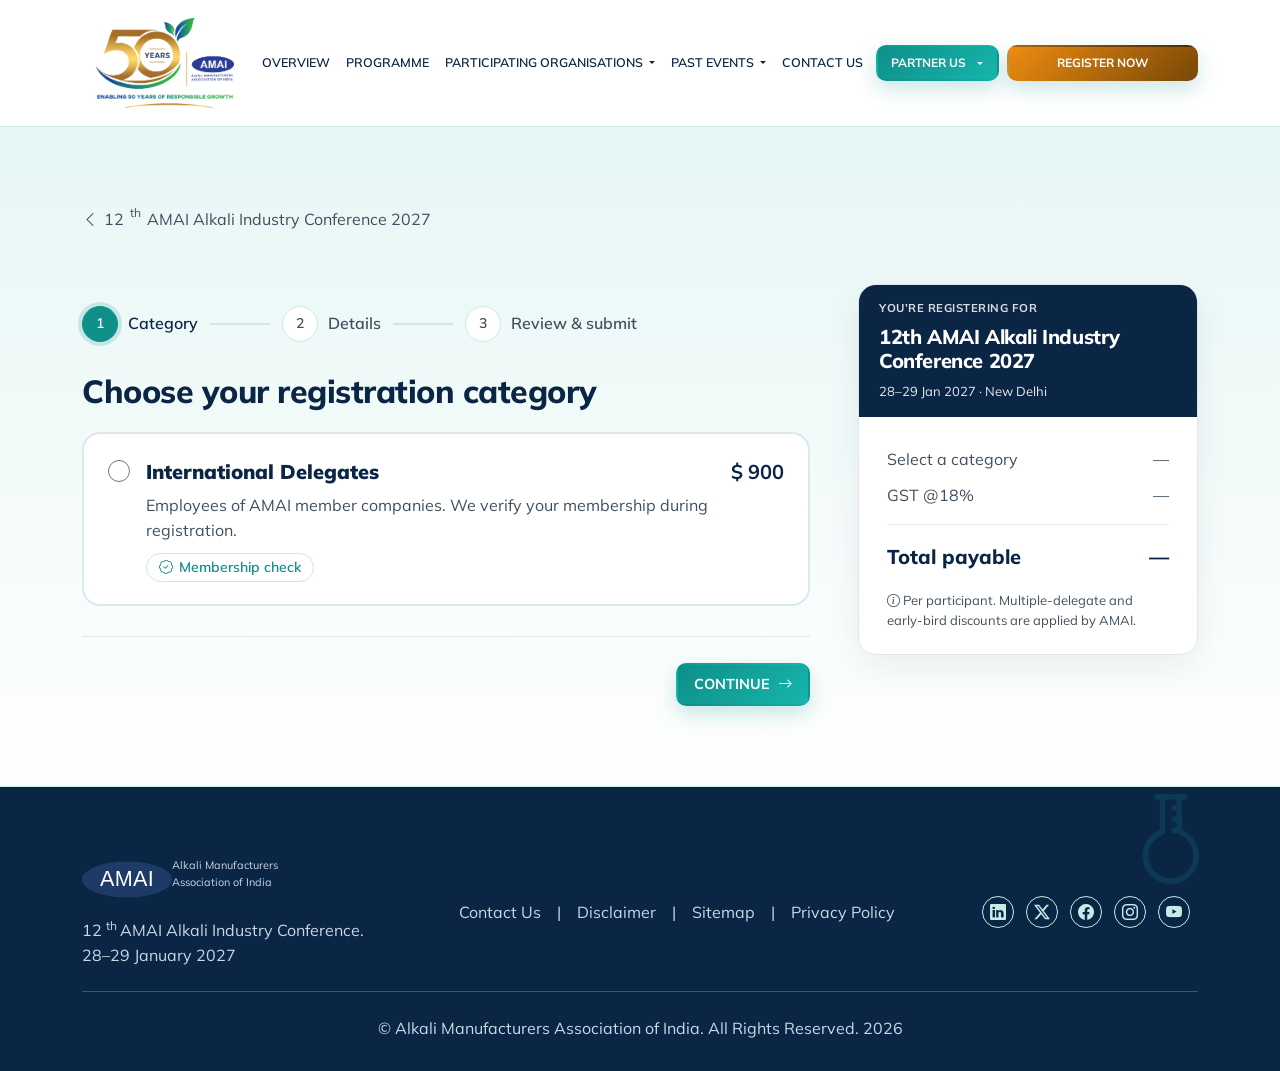
==== commit 00708bde: "css and js" ====
--- a/register-foreign.html
+++ b/register-foreign.html
@@ -20,7 +20,7 @@
         <link href="css/responsive_style.css" rel="stylesheet" type="text/css"/>
     </head>
     <body>
-         <header>
+          <header>
             <div class="ai_topbar">
                 <div class="container">
                     <div class="row">
@@ -36,27 +36,27 @@
                         </div>
                         <div class="col-md-6 text-center text-md-end">
                             <div class="ai_soc ai_soc_top">
-                            <a aria-label="LinkedIn" class="me-2" href="https://www.linkedin.com/company/amai-india/" rel="noopener" target="_blank">
-                                <i aria-hidden="true" class="bi bi-linkedin ai_ic">
-                                </i>
-                            </a>
-                            <a aria-label="X" class="me-2" href="https://twitter.com/amai_india" rel="noopener" target="_blank">
-                                <i aria-hidden="true" class="bi bi-twitter-x ai_ic">
-                                </i>
-                            </a>
-                            <a aria-label="Facebook" class="me-2" href="https://www.facebook.com/amai.india" rel="noopener" target="_blank">
-                                <i aria-hidden="true" class="bi bi-facebook ai_ic">
-                                </i>
-                            </a>
-                            <a aria-label="Instagram" class="me-2" href="https://www.instagram.com/amai.india/" rel="noopener" target="_blank">
-                                <i aria-hidden="true" class="bi bi-instagram ai_ic">
-                                </i>
-                            </a>
-                            <a aria-label="YouTube" class="me-2" href="https://www.youtube.com/channel/UCJQUXpEZ7qULElaCUJw4M0w" rel="noopener" target="_blank">
-                                <i aria-hidden="true" class="bi bi-youtube ai_ic">
-                                </i>
-                            </a>
-                        </div>
+                                <a aria-label="LinkedIn" class="me-2" href="https://www.linkedin.com/company/amai-india/" rel="noopener" target="_blank">
+                                    <i aria-hidden="true" class="bi bi-linkedin ai_ic">
+                                    </i>
+                                </a>
+                                <a aria-label="X" class="me-2" href="https://twitter.com/amai_india" rel="noopener" target="_blank">
+                                    <i aria-hidden="true" class="bi bi-twitter-x ai_ic">
+                                    </i>
+                                </a>
+                                <a aria-label="Facebook" class="me-2" href="https://www.facebook.com/amai.india" rel="noopener" target="_blank">
+                                    <i aria-hidden="true" class="bi bi-facebook ai_ic">
+                                    </i>
+                                </a>
+                                <a aria-label="Instagram" class="me-2" href="https://www.instagram.com/amai.india/" rel="noopener" target="_blank">
+                                    <i aria-hidden="true" class="bi bi-instagram ai_ic">
+                                    </i>
+                                </a>
+                                <a aria-label="YouTube" class="me-2" href="https://www.youtube.com/channel/UCJQUXpEZ7qULElaCUJw4M0w" rel="noopener" target="_blank">
+                                    <i aria-hidden="true" class="bi bi-youtube ai_ic">
+                                    </i>
+                                </a>
+                            </div>
                         </div>
                     </div>
                 </div>
@@ -93,16 +93,13 @@
                             <li class="nav-item">
                                 <a class="ai_menu_link nav-link" href="#about">
                                     Overview
-
                                 </a>
                             </li>
-                          
                             <li class="nav-item">
                                 <a class="ai_menu_link nav-link" href="#programme">
                                     Programme
                                 </a>
                             </li>
-
                             <li class="nav-item dropdown">
                                 <a aria-expanded="false" class="ai_dd_toggle nav-link dropdown-toggle" data-bs-toggle="dropdown" href="#participate" role="button">
                                     Participating Organisations
@@ -135,7 +132,6 @@
                                     Past Events
                                 </a>
                                 <ul class="ai_dd dropdown-menu">
-                                    
                                     <li>
                                         <a class="ai_menu_link" href="#po-2026">
                                             2026
@@ -153,7 +149,6 @@
                                     </li>
                                 </ul>
                             </li>
-                            
                             <li class="nav-item">
                                 <a class="ai_menu_link nav-link" href="#contact">
                                     Contact Us
@@ -167,21 +162,21 @@
                                 </button>
                                 <ul aria-labelledby="aiPartnerBtn" class="ai_dd ai_partner_menu dropdown-menu">
                                     <li>
-                                        <a class="ai_dd_item dropdown-item" href="#sponsorship">
+                                        <a class="ai_dd_item dropdown-item" href="partner-us.html">
                                             <i aria-hidden="true" class="bi bi-award">
                                             </i>
                                             Sponsorship
                                         </a>
                                     </li>
                                     <li>
-                                        <a class="ai_dd_item dropdown-item" href="#exhibitor">
+                                        <a class="ai_dd_item dropdown-item" href="partner-us.html">
                                             <i aria-hidden="true" class="bi bi-shop-window">
                                             </i>
                                             Exhibitor
                                         </a>
                                     </li>
                                     <li>
-                                        <a class="ai_dd_item dropdown-item" href="#media-partner">
+                                        <a class="ai_dd_item dropdown-item" href="partner-us.html">
                                             <i aria-hidden="true" class="bi bi-megaphone">
                                             </i>
                                             Media Partner
@@ -263,7 +258,7 @@
                                         <input type="email" class="form-control" id="aiEmail" name="email" placeholder="Email Id" autocomplete="email" required>
                                         <div class="invalid-feedback">Please enter a valid email address.</div>
                                     </div>
-                                    <div class="col-12 col-md-6">
+                                    <div class="col-12 col-md-12">
                                         <label for="aiDelegates">Number of Delegates <span class="ai_reg_req">*</span></label>
                                         <select class="form-select" id="aiDelegates" name="delegates" required>
                                             <option value="">Number of delegates</option>
@@ -275,10 +270,10 @@
                                         </select>
                                         <div class="invalid-feedback">Please select the number of delegates.</div>
                                     </div>
-                                    <div class="col-12">
+                                    <!-- <div class="col-12">
                                         <label for="aiMessage">Message</label>
                                         <textarea class="form-control" id="aiMessage" name="message" placeholder="Extra delegate names, special requests, etc." rows="4"></textarea>
-                                    </div>
+                                    </div> -->
                                 </div>
                                 <div class="ai_reg_actions">
                                     <button class="ai_btn ai_reg_ghost" type="button" data-next="1"><i aria-hidden="true" class="bi bi-arrow-left"></i> Back</button>
@@ -357,25 +352,31 @@
                                     Quick links
                                 </h4>
                             </div> -->
-                            <ul class="nav gap-1 gap-md-3">
+                            <ul class="nav gap-1 gap-md-3 ">
                                 <li>
                                     <a href="mailto:hkanand@ama-india.org">
                                         Contact Us
                                     </a>
                                 </li>
-                                <li>|</li>
+                                <li>
+                                    |
+                                </li>
                                 <li>
                                     <a href="" rel="" target="_blank">
                                         Disclaimer
                                     </a>
                                 </li>
-                                <li>|</li>
+                                <li>
+                                    |
+                                </li>
                                 <li>
                                     <a href="" rel="" target="_blank">
                                         Sitemap
                                     </a>
                                 </li>
-                                <li>|</li>
+                                <li>
+                                    |
+                                </li>
                                 <li>
                                     <a href="" rel="" target="_blank">
                                         Privacy Policy
@@ -420,7 +421,7 @@
                 </div>
             </div>
         </footer>
-        <a aria-label="Chat with us on WhatsApp" class="ai_wa" href="https://wa.me/919818904989?text=Hello%20AMAI%2C%20I%20would%20like%20to%20know%20more%20about%20the%2012th%20AMAI%20Alkali%20Industry%20Conference%202027." rel="noopener" target="_blank">
+        <a aria-label="Chat with us on WhatsApp" class="ai_wa" href="https://wa.me/919599117989?text=Hello%20AMAI%2C%20I%20would%20like%20to%20know%20more%20about%20the%2012th%20AMAI%20Alkali%20Industry%20Conference%202027." rel="noopener" target="_blank">
             <i aria-hidden="true" class="bi bi-whatsapp">
             </i>
             <span>
--- a/css/style.css
+++ b/css/style.css
@@ -137,7 +137,7 @@
 .ai_hero_overlay {
     position: absolute;
     inset: 0;
-    background: rgba(0, 0, 0, 0.65);
+       background: rgb(0 0 0 / 85%);
     z-index: -1;
     pointer-events: none;
 }
@@ -1169,6 +1169,7 @@
   box-shadow: 0 16px 38px rgba(31,111,235,.15);
   position: relative;
   padding-bottom: 70px;
+  text-align: center;
 }
 .ai_fee h3 {
   font-size: 1rem;
@@ -1176,6 +1177,8 @@
   display: flex;
   align-items: center;
   gap: 10px;
+      justify-content: center;
+
 }
 .ai_fee h3 .ai_ic {
   color: var(--blue);
@@ -1938,7 +1941,7 @@
 }
 .ai_f50_txt b {
   display: inline-block;
-  font-size: 1.8rem;
+  font-size: 2rem;
   font-weight: 800;
   line-height: 1.3;
   letter-spacing: 0.3px;
@@ -2209,9 +2212,10 @@
   box-shadow: 0 12px 34px rgba(7,27,58,.07);
 }
 .ai_reg_sum_head {
-  padding: 26px 28px;
-  background: var(--navy);
-  color: #fff;
+      padding: 15px 20px;
+    background: var(--navy);
+    color: #fff;
+    font-size: 13px;
 }
 .ai_reg_sum_head small {
   display: block;
@@ -2222,9 +2226,10 @@
 }
 .ai_reg_sum_head h2 {
   margin: 8px 0;
-  font-size: 24px;
-  font-weight: 800;
-  color: #fff;
+  font-size: 20px;
+  font-weight: 800;
+  color: #fff;
+
 }
 .ai_reg_sum_head span {
   opacity: .9;
@@ -2246,4 +2251,17 @@
   color: var(--navy);
   font-size: 20px;
   font-weight: 800;
-}+}
+
+/*ai_partner_form  page s*/
+
+.ai_partner_form .form-control{
+      min-height: 54px;
+    padding: 13px 16px;
+    border: 1px solid #dce4ee;
+    border-radius: 8px;
+    background-color: #fff;
+    font-size: 14px;
+    box-shadow: none;
+}
+
--- a/css/menu_css.css
+++ b/css/menu_css.css
@@ -1,14 +1,12 @@
-header .ai_brand_50{
-/*display: none;*/
+header .ai_brand_50 {
+    /*display: none;*/
 }
-
-
 .ai_topbar {
-    display:none;
+    display: none;
     background: var(--navy);
     border-bottom: 0;
     color: #DDEBF5;
-       font-size: .7rem;
+    font-size: .7rem;
     padding: 3px 0;
     border-bottom: 1px solid var(--blue-line);
 }
@@ -20,20 +18,18 @@
     color: var(--gold);
     /*margin-right: 4px;*/
 }
-.ai_soc_top a{
-        width: 24px;
+.ai_soc_top a {
+    width: 24px;
     height: 24px;
-        font-size: 0.8rem;
-        border: none;
+    font-size: 0.8rem;
+    border: none;
 }
-.ai_soc_top a i{
-            color:#DDEBF5;
-
+.ai_soc_top a i {
+    color: #DDEBF5;
 }
-.ai_soc_top a:has(.bi-youtube){
+.ai_soc_top a:has(.bi-youtube) {
     display: none;
 }
-
 .ai_nav {
     background: rgba(255,255,255,.94);
     backdrop-filter: blur(10px);
@@ -53,7 +49,7 @@
     font-weight: 700;
     font-size: .74rem;
     line-height: 1.25;
-    text-align:center;
+    text-align: center;
     display: none;
 }
 .ai_brand svg {
@@ -69,8 +65,8 @@
     text-transform: uppercase;
 }
 .ai_menu_link:hover, .ai_menu_link.ai_active {
-     color: #fff;
-    background:var(--gold);
+    color: #fff;
+    background: var(--gold);
 }
 .ai_toggler {
     background: #fff;
@@ -80,7 +76,6 @@
     font-size: 1.4rem;
     cursor: pointer;
     color: var(--text);
-
 }
 /* ---------- Overview / Participating Organisations dropdowns ---------- */
 .ai_menu .nav-item.dropdown {
@@ -96,7 +91,7 @@
 }
 .ai_dd_toggle:hover, .ai_dd_toggle.show {
     color: #fff;
-    background:var(--gold);
+    background: var(--gold);
 }
 .ai_dd.dropdown-menu {
     border: 1px solid var(--blue-line);
@@ -120,7 +115,7 @@
     /*flex: none;*/
 }
 .ai_brand_50 img {
-   height: 90px;
+    height: 90px;
     object-fit: contain;
 }
 /* ---------- Register Now + Partner Us ---------- */
@@ -130,9 +125,7 @@
     border: 2px solid var(--gold);
     box-shadow: none;
 }
-.ai_btn_partner:hover,
-.ai_btn_partner:focus-visible,
-.ai_btn_partner.show {
+.ai_btn_partner:hover, .ai_btn_partner:focus-visible, .ai_btn_partner.show {
     background: var(--gold);
     border-color: var(--gold);
     color: var(--navy);
@@ -160,10 +153,9 @@
     line-height: 1;
 }
 .ai_dd_item:hover i {
-    color:#000;
+    color: #000;
 }
-.ai_dd_item:hover,
-.ai_dd_item:focus-visible {
+.ai_dd_item:hover, .ai_dd_item:focus-visible {
     color: var();
     background: var(--gold);
 }
@@ -183,8 +175,7 @@
     padding: 12px 16px;
     border-radius: 999px;
     box-shadow: 0 6px 18px rgba(0,0,0,.25);
-            display: none !important;
-
+    display: none !important;
 }
 .ai_wa:hover {
     color: #fff;
--- a/css/main_css.css
+++ b/css/main_css.css
@@ -7,7 +7,7 @@
     display: contents;
 }
 html {
-    scroll-behavior: smooth;
+    scroll-behavior: smooth !important;
     scroll-padding-top: 96px;
     overflow-x: hidden
 }
--- a/css/responsive_style.css
+++ b/css/responsive_style.css
@@ -1,548 +1,580 @@
 /* Responsive styles – every media query for the site lives in this file */
 @media(max-width:991px) {
-  .ai_hero_date_badge {
-    left: 12px;
-  }
-  .ai_hero {
-    padding-bottom: 90px;
-  }
-  .ai_cd_sep {
-    display: none;
-  }
-  .ai_nav_wrap {
-    position: absolute;
-    left: 0;
-    right: 0;
-    top: 100%;
-    background: #fff;
-    border-bottom: 1px solid var(--blue-line);
-    padding: 12px 15px 18px;
-  }
-  .ai_themes {
-    padding: 65px 0;
-  }
-  .ai_themes .ai_theme_body {
-    padding: 25px 18px 28px;
-  }
-  .ai_themes .ai_theme_body b {
-    font-size: 20px;
-  }
-  .ai_register {
-    padding: 65px 0;
-  }
-  .ai_register .ai_rf_card {
-    padding: 32px;
-    margin-top: 35px;
-  }
-  .ai_room_modern {
-    padding: 60px 0;
-  }
-  .ai_room_modern .ai_room_card {
-    grid-template-columns: 1fr;
-  }
-  .ai_room_modern .ai_room_content {
-    padding: 35px;
-  }
-  .ai_room_modern .ai_room_visual {
-    min-height: 300px;
-    padding: 35px;
-  }
-  .ai_room_modern .ai_room_visual_icon {
-    margin-bottom: 22px;
-  }
-  .ai_venue {
-    padding: 65px 0;
-  }
-  .ai_venue .ai_map {
-    height: 400px;
-    min-height: 400px;
-  }
-  .ai_venue .ai_map iframe {
-    min-height: 384px;
-  }
-  .ai_contact {
-    padding: 65px 0;
-  }
-  .ai_contact .row > .col-lg-5 > div,     .ai_contact #faq {
-    padding: 30px 24px;
-  }
-  .ai_hero_date_badge {
-    left: 12px;
-  }
-  .ai_hero {
-           padding-block: 40px 130px;
-  }
-  .ai_cd_sep {
-    display: none;
-  }
-  .ai_glance_feature {
-    min-height: 400px;
-  }
-  .ai_glance_side {
-    display: grid;
-    grid-template-columns: repeat(3, minmax(0, 1fr));
-  }
-  .ai_glance_info {
-    flex-direction: column;
-    gap: 14px;
-    padding: 20px 15px;
-  }
-  .ai_glance_info h3 {
-    font-size: 15px;
-  }
-  .ai_impact_content > p {
-    max-width: 650px;
-  }
-  .ai_impact_card {
-    min-height: 200px;
-  }
+    .ai_hero_date_badge {
+        left: 12px;
+    }
+    .ai_hero {
+        padding-bottom: 90px;
+    }
+    .ai_cd_sep {
+        display: none;
+    }
+    .ai_nav_wrap {
+        position: absolute;
+        left: 0;
+        right: 0;
+        top: 100%;
+        background: #fff;
+        border-bottom: 1px solid var(--blue-line);
+        padding: 12px 15px 18px;
+    }
+    .ai_themes {
+        padding: 65px 0;
+    }
+    .ai_themes .ai_theme_body {
+        padding: 25px 18px 28px;
+    }
+    .ai_themes .ai_theme_body b {
+        font-size: 20px;
+    }
+    .ai_register {
+        padding: 65px 0;
+    }
+    .ai_register .ai_rf_card {
+        padding: 32px;
+        margin-top: 35px;
+    }
+    .ai_room_modern {
+        padding: 60px 0;
+    }
+    .ai_room_modern .ai_room_card {
+        grid-template-columns: 1fr;
+    }
+    .ai_room_modern .ai_room_content {
+        padding: 35px;
+    }
+    .ai_room_modern .ai_room_visual {
+        min-height: 300px;
+        padding: 35px;
+    }
+    .ai_room_modern .ai_room_visual_icon {
+        margin-bottom: 22px;
+    }
+    .ai_venue {
+        padding: 65px 0;
+    }
+    .ai_venue .ai_map {
+        height: 400px;
+        min-height: 400px;
+    }
+    .ai_venue .ai_map iframe {
+        min-height: 384px;
+    }
+    .ai_contact {
+        padding: 65px 0;
+    }
+    .ai_contact .row > .col-lg-5 > div,     .ai_contact #faq {
+        padding: 30px 24px;
+    }
+    .ai_hero_date_badge {
+        left: 12px;
+    }
+    .ai_hero {
+        padding-block: 40px 130px;
+    }
+    .ai_cd_sep {
+        display: none;
+    }
+    .ai_glance_feature {
+        min-height: 400px;
+    }
+    .ai_glance_side {
+        display: grid;
+        grid-template-columns: repeat(3, minmax(0, 1fr));
+    }
+    .ai_glance_info {
+        flex-direction: column;
+        gap: 14px;
+        padding: 20px 15px;
+    }
+    .ai_glance_info h3 {
+        font-size: 15px;
+    }
+    .ai_impact_content > p {
+        max-width: 650px;
+    }
+    .ai_impact_card {
+        min-height: 200px;
+    }
 }
 @media(max-width:767px) {
-  .ai_rf_card {
-    padding: 22px 16px;
-  }
-  .ai_rf_types, .ai_rf_types2 {
-    grid-template-columns: 1fr;
-  }
-  .ai_rf_bank li span {
-    min-width: 100%;
-  }
-  .ai_themes {
-    padding: 50px 0;
-  }
-  .ai_themes .ai_head {
-    align-items: flex-start;
-    gap: 12px;
-    flex-direction: column;
-    margin-bottom: 25px;
-  }
-  .ai_themes .ai_theme_body {
-    padding: 25px 22px 29px;
-  }
-  .ai_themes .ai_theme_body b {
-    font-size: 22px;
-  }
-  .ai_themes .ai_theme_body p {
-    font-size: 14px;
-  }
-  .ai_agenda_modern .ai_agenda_head {
-    align-items: flex-start;
-    flex-direction: column;
-    gap: 20px;
-  }
-  .ai_agenda_modern .ai_agenda_card {
-    grid-template-columns: 76px minmax(0, 1fr);
-    gap: 17px;
-    padding: 18px;
-  }
-  .ai_agenda_modern .ai_agenda_date {
-    min-height: 105px;
-    padding: 10px 5px;
-  }
-  .ai_agenda_modern .ai_agenda_date strong {
-    font-size: 35px;
-  }
-  .ai_agenda_modern .ai_agenda_month {
-    font-size: 10px;
-    letter-spacing: 2px;
-  }
-  .ai_agenda_modern .ai_agenda_year {
-    font-size: 10px;
-  }
-  .ai_agenda_modern .ai_agenda_content h3 {
-    font-size: 17px;
-  }
-  .ai_agenda_modern .ai_agenda_content p {
-    font-size: 13px;
-  }
-  .ai_agenda_modern .ai_agenda_arrow {
-    display: none;
-  }
-  .ai_agenda_modern .ai_agenda_tags {
-    gap: 7px;
-  }
-  .ai_agenda_modern .ai_agenda_tags span {
-    padding: 6px 8px;
-    font-size: 11px;
-  }
-  .ai_contact {
-    padding: 48px 0;
-  }
-  .ai_contact .row {
-    --bs-gutter-x: 18px;
-    --bs-gutter-y: 24px;
-  }
-  .ai_contact .row > .col-lg-5 > div,     .ai_contact #faq {
-    padding: 25px 19px;
-    border-radius: 14px;
-  }
-  .ai_contact .ai_ct {
-    gap: 12px;
-    padding: 15px 0;
-  }
-  .ai_contact .ai_ct .ai_ico {
-    flex-basis: 40px;
-    width: 40px;
-    height: 40px;
-    font-size: 17px;
-  }
-  .ai_contact .ai_acc .accordion-button {
-    padding: 15px 12px;
-    gap: 10px;
-    font-size: 12px;
-  }
-  .ai_contact .ai_acc .accordion-body {
-    padding: 3px 15px 18px 52px;
-    font-size: 12px;
-  }
-  .ai_fee .ai_btn {
-    position: relative;
-    bottom: inherit;
-    left: initial;
-    transform: inherit;
-    width: 100%;
-  }
-  .ai_fee {
-    padding-bottom: 30px;
-  }
-  .ai_f50_txt b {
-    font-size: 20px;
-  }
+    .ai_rf_card {
+        padding: 22px 16px;
+    }
+    .ai_rf_types, .ai_rf_types2 {
+        grid-template-columns: 1fr;
+    }
+    .ai_rf_bank li span {
+        min-width: 100%;
+    }
+    .ai_themes {
+        padding: 50px 0;
+    }
+    .ai_themes .ai_head {
+        align-items: flex-start;
+        gap: 12px;
+        flex-direction: column;
+        margin-bottom: 25px;
+    }
+    .ai_themes .ai_theme_body {
+        padding: 25px 22px 29px;
+    }
+    .ai_themes .ai_theme_body b {
+        font-size: 22px;
+    }
+    .ai_themes .ai_theme_body p {
+        font-size: 14px;
+    }
+    .ai_agenda_modern .ai_agenda_head {
+        align-items: flex-start;
+        flex-direction: column;
+        gap: 20px;
+    }
+    .ai_agenda_modern .ai_agenda_card {
+        grid-template-columns: 76px minmax(0, 1fr);
+        gap: 17px;
+        padding: 18px;
+    }
+    .ai_agenda_modern .ai_agenda_date {
+        min-height: 105px;
+        padding: 10px 5px;
+    }
+    .ai_agenda_modern .ai_agenda_date strong {
+        font-size: 35px;
+    }
+    .ai_agenda_modern .ai_agenda_month {
+        font-size: 10px;
+        letter-spacing: 2px;
+    }
+    .ai_agenda_modern .ai_agenda_year {
+        font-size: 10px;
+    }
+    .ai_agenda_modern .ai_agenda_content h3 {
+        font-size: 17px;
+    }
+    .ai_agenda_modern .ai_agenda_content p {
+        font-size: 13px;
+    }
+    .ai_agenda_modern .ai_agenda_arrow {
+        display: none;
+    }
+    .ai_agenda_modern .ai_agenda_tags {
+        gap: 7px;
+    }
+    .ai_agenda_modern .ai_agenda_tags span {
+        padding: 6px 8px;
+        font-size: 11px;
+    }
+    .ai_contact {
+        padding: 48px 0;
+    }
+    .ai_contact .row {
+        --bs-gutter-x: 18px;
+        --bs-gutter-y: 24px;
+    }
+    .ai_contact .row > .col-lg-5 > div,     .ai_contact #faq {
+        padding: 25px 19px;
+        border-radius: 14px;
+    }
+    .ai_contact .ai_ct {
+        gap: 12px;
+        padding: 15px 0;
+    }
+    .ai_contact .ai_ct .ai_ico {
+        flex-basis: 40px;
+        width: 40px;
+        height: 40px;
+        font-size: 17px;
+    }
+    .ai_contact .ai_acc .accordion-button {
+        padding: 15px 12px;
+        gap: 10px;
+        font-size: 12px;
+    }
+    .ai_contact .ai_acc .accordion-body {
+        padding: 3px 15px 18px 52px;
+        font-size: 12px;
+    }
+    .ai_fee .ai_btn {
+        position: relative;
+        bottom: inherit;
+        left: initial;
+        transform: inherit;
+        width: 100%;
+    }
+    .ai_fee {
+        padding-bottom: 30px;
+    }
+    .ai_f50_txt b {
+        font-size: 20px;
+    }
 }
 @media(max-width:575px) {
-  .ai_sec {
-    padding: 40px 0;
-  }
-  .ai_cd {
-    padding: 18px;
-  }
-  .ai_cd_boxes {
-    gap: 16px;
-  }
-  .ai_cd_box {
-    min-width: 60px;
-  }
-  .ai_cd_box b {
-    font-size: 1.5rem;
-  }
-  .ai_day {
-    flex-direction: column;
-  }
-  /* .ai_pr_img img {
+    .ai_sec {
+        padding: 40px 0;
+    }
+    .ai_cd {
+        padding: 18px;
+    }
+    .ai_cd_boxes {
+        gap: 16px;
+    }
+    .ai_cd_box {
+        min-width: 60px;
+    }
+    .ai_cd_box b {
+        font-size: 1.5rem;
+    }
+    .ai_day {
+        flex-direction: column;
+    }
+    /* .ai_pr_img img {
         height: 190px;
     }*/
-  .ai_why_modern .ai_why_head {
-    margin-bottom: 30px;
-  }
-  .ai_why_modern .ai_why_card {
-    padding: 22px 18px;
-  }
-  .ai_why_modern .ai_why_top {
-    margin-bottom: 20px;
-  }
-  .ai_why_modern .ai_why_card h3 {
-    font-size: 17px;
-  }
-  .ai_why_modern .ai_why_card p {
-    font-size: 13px;
-  }
-  .ai_themes .ai_title {
-    font-size: 18px;
-  }
-  .ai_register {
-    padding: 50px 0;
-  }
-  .ai_register .ai_fee_note {
-    padding: 16px;
-    font-size: 12px;
-    text-align: left;
-  }
-  .ai_register .ai_rf_card {
-    padding: 28px 18px;
-    margin-top: 28px;
-    border-radius: 13px;
-  }
-  .ai_register .ai_rf_card::before {
-    left: 18px;
-    right: 18px;
-  }
-  .ai_register .ai_rf_h {
-    font-size: 23px;
-  }
-  .ai_register .ai_muted {
-    font-size: 13px;
-  }
-  .ai_register .form-control,     .ai_register .form-select {
-    min-height: 50px;
-    font-size: 13px;
-  }
-  .ai_register .ai_btn {
-    width: 100%;
-    margin: 0 0 10px !important;
-    padding: 13px 15px;
-  }
-  .ai_room_modern {
-    padding: 40px 0;
-  }
-  .ai_room_modern .ai_room_content {
-    padding: 25px 20px;
-  }
-  .ai_room_modern .ai_room_visual {
-    min-height: 270px;
-    padding: 28px 22px;
-  }
-  .ai_venue {
-    padding: 50px 0;
-  }
-  .ai_venue .ai_sub {
-    font-size: 14px;
-  }
-  .ai_venue .ai_card {
-    padding: 23px 20px;
-  }
-  .ai_venue .ai_card h3 {
-    font-size: 21px;
-  }
-  .ai_venue .ai_map {
-    height: 320px;
-    min-height: 320px;
-    padding: 5px;
-    border-radius: 12px;
-  }
-  .ai_venue .ai_map iframe {
-    min-height: 308px;
-    border-radius: 8px;
-  }
-  .ai_glance_feature {
-    /*min-height: 360px;*/
-    padding: 25px 21px;
-  }
-  .ai_glance_feature_bg {
-    top: 20px;
-    right: 10px;
-    font-size: 125px;
-  }
-  .ai_glance_watermark {
-    font-size: 70px;
-    left: 18px;
-  }
-  .ai_glance_side {
-    grid-template-columns: 1fr;
-  }
-  .ai_glance_info {
-    flex-direction: row;
-    align-items: flex-start;
-    padding: 20px;
-  }
-  .ai_glance_bottom {
-    gap: 10px;
-    font-size: 7px;
-    letter-spacing: .7px;
-    margin-top: 28px;
-  }
-  .ai_orgs .ai_head .ai_btn {
-    width: 100%;
-    text-align: center;
-    justify-content: center;
-  }
-  #po-2027 {
-    padding: 22px 17px;
-    border-radius: 14px;
-  }
-  .ai_impact_content h2 {
-    font-size: 30px;
-  }
-  .ai_impact_card {
-    min-height: 205px;
-    padding: 20px 14px;
-    border-radius: 10px;
-  }
-  .ai_impact_icon {
-    width: 42px;
-    height: 42px;
-    margin-bottom: 18px;
-    font-size: 20px;
-  }
-  .ai_impact_card h3 {
-    font-size: 15px;
-    line-height: 1.4;
-  }
-  .ai_impact_card p {
-    font-size: 12px;
-    line-height: 1.65;
-  }
-  .ai_impact_num {
-    top: 15px;
-    right: 12px;
-    font-size: 15px;
-  }
-  .ai_impact_btn {
-    width: 100%;
-    padding: 14px;
-    font-size: 13px;
-  }
-  .ai_f50_cd div {
-    min-width: 70px;
-  }
-  .ai_f50_cd b {
-    font-size: 1.2rem;
-  }
-  .ai_f50_cd span {
-    font-size: .62rem;
-  }
-  .ai_f50_cd {
-    display: flex;
-    gap: 8px;
-    flex-wrap: wrap;
-    justify-content: center;
-  }
-    .ai_footer ul li a{
-    font-size: 12px;
-  }
+    .ai_why_modern .ai_why_head {
+        margin-bottom: 30px;
+    }
+    .ai_why_modern .ai_why_card {
+        padding: 22px 18px;
+    }
+    .ai_why_modern .ai_why_top {
+        margin-bottom: 20px;
+    }
+    .ai_why_modern .ai_why_card h3 {
+        font-size: 17px;
+    }
+    .ai_why_modern .ai_why_card p {
+        font-size: 13px;
+    }
+    .ai_themes .ai_title {
+        font-size: 18px;
+    }
+    .ai_register {
+        padding: 50px 0;
+    }
+    .ai_register .ai_fee_note {
+        padding: 16px;
+        font-size: 12px;
+        text-align: left;
+    }
+    .ai_register .ai_rf_card {
+        padding: 28px 18px;
+        margin-top: 28px;
+        border-radius: 13px;
+    }
+    .ai_register .ai_rf_card::before {
+        left: 18px;
+        right: 18px;
+    }
+    .ai_register .ai_rf_h {
+        font-size: 23px;
+    }
+    .ai_register .ai_muted {
+        font-size: 13px;
+    }
+    .ai_register .form-control,     .ai_register .form-select {
+        min-height: 50px;
+        font-size: 13px;
+    }
+    .ai_register .ai_btn {
+        width: 100%;
+        margin: 0 0 10px !important;
+        padding: 13px 15px;
+    }
+    .ai_room_modern {
+        padding: 40px 0;
+    }
+    .ai_room_modern .ai_room_content {
+        padding: 25px 20px;
+    }
+    .ai_room_modern .ai_room_visual {
+        min-height: 270px;
+        padding: 28px 22px;
+    }
+    .ai_venue {
+        padding: 50px 0;
+    }
+    .ai_venue .ai_sub {
+        font-size: 14px;
+    }
+    .ai_venue .ai_card {
+        padding: 23px 20px;
+    }
+    .ai_venue .ai_card h3 {
+        font-size: 21px;
+    }
+    .ai_venue .ai_map {
+        height: 320px;
+        min-height: 320px;
+        padding: 5px;
+        border-radius: 12px;
+    }
+    .ai_venue .ai_map iframe {
+        min-height: 308px;
+        border-radius: 8px;
+    }
+    .ai_glance_feature {
+        /*min-height: 360px;*/
+        padding: 25px 21px;
+    }
+    .ai_glance_feature_bg {
+        top: 20px;
+        right: 10px;
+        font-size: 125px;
+    }
+    .ai_glance_watermark {
+        font-size: 70px;
+        left: 18px;
+    }
+    .ai_glance_side {
+        grid-template-columns: 1fr;
+    }
+    .ai_glance_info {
+        flex-direction: row;
+        align-items: flex-start;
+        padding: 20px;
+    }
+    .ai_glance_bottom {
+        gap: 10px;
+        font-size: 7px;
+        letter-spacing: .7px;
+        margin-top: 28px;
+    }
+    .ai_orgs .ai_head .ai_btn {
+        width: 100%;
+        text-align: center;
+        justify-content: center;
+    }
+    #po-2027 {
+        padding: 22px 17px;
+        border-radius: 14px;
+    }
+    .ai_impact_content h2 {
+        font-size: 30px;
+    }
+    .ai_impact_card {
+        min-height: 205px;
+        padding: 20px 14px;
+        border-radius: 10px;
+    }
+    .ai_impact_icon {
+        width: 42px;
+        height: 42px;
+        margin-bottom: 18px;
+        font-size: 20px;
+    }
+    .ai_impact_card h3 {
+        font-size: 15px;
+        line-height: 1.4;
+    }
+    .ai_impact_card p {
+        font-size: 12px;
+        line-height: 1.65;
+    }
+    .ai_impact_num {
+        top: 15px;
+        right: 12px;
+        font-size: 15px;
+    }
+    .ai_impact_btn {
+        width: 100%;
+        padding: 14px;
+        font-size: 13px;
+    }
+    .ai_f50_cd div {
+        min-width: 70px;
+    }
+    .ai_f50_cd b {
+        font-size: 1.2rem;
+    }
+    .ai_f50_cd span {
+        font-size: .62rem;
+    }
+    .ai_f50_cd {
+        display: flex;
+        gap: 8px;
+        flex-wrap: wrap;
+        justify-content: center;
+    }
+    .ai_footer ul li a {
+        font-size: 12px;
+    }
 }
 @media (prefers-reduced-motion: reduce) {
-  .ai_agenda_modern .ai_agenda_card,     .ai_agenda_modern .ai_agenda_arrow {
-    transition: none;
-  }
-  .ai_contact .ai_ct .ai_ico,     .ai_contact .ai_acc .accordion-item,     .ai_contact .ai_acc .accordion-button::before {
-    transition: none;
-  }
-  .ai_venue .ai_card,     .ai_venue .ai_btn {
-    transition: none;
-  }
-  .ai_register .form-control,     .ai_register .form-select,     .ai_register .ai_btn {
-    transition: none;
-  }
-  .ai_why_modern .ai_why_card,     .ai_why_modern .ai_why_icon,     .ai_why_modern .ai_why_line {
-    transition: none;
-  }
-  .ai_glance *,     .ai_glance *::before,     .ai_glance *::after {
-    transition: none !important;
-  }
-  .ai_orgs *,     .ai_orgs *::before,     .ai_orgs *::after {
-    transition: none !important;
-    animation: none !important;
-  }
-  .ai_js .ai_rv {
-    opacity: 1;
-    transform: none;
-    transition: none
-  }
-  html {
-    scroll-behavior: auto
-  }
+    .ai_agenda_modern .ai_agenda_card,     .ai_agenda_modern .ai_agenda_arrow {
+        transition: none;
+    }
+    .ai_contact .ai_ct .ai_ico,     .ai_contact .ai_acc .accordion-item,     .ai_contact .ai_acc .accordion-button::before {
+        transition: none;
+    }
+    .ai_venue .ai_card,     .ai_venue .ai_btn {
+        transition: none;
+    }
+    .ai_register .form-control,     .ai_register .form-select,     .ai_register .ai_btn {
+        transition: none;
+    }
+    .ai_why_modern .ai_why_card,     .ai_why_modern .ai_why_icon,     .ai_why_modern .ai_why_line {
+        transition: none;
+    }
+    .ai_glance *,     .ai_glance *::before,     .ai_glance *::after {
+        transition: none !important;
+    }
+    .ai_orgs *,     .ai_orgs *::before,     .ai_orgs *::after {
+        transition: none !important;
+        animation: none !important;
+    }
+    .ai_js .ai_rv {
+        opacity: 1;
+        transform: none;
+        transition: none
+    }
+    html {
+        scroll-behavior: auto
+    }
 }
 @media print {
-  body * {
-    visibility: hidden;
-  }
-  #register .ai_rf_card, #register .ai_rf_card * {
-    visibility: visible;
-  }
-  #register .ai_rf_card {
-    position: absolute;
-    left: 0;
-    top: 0;
-    width: 100%;
-    box-shadow: none;
-    border: 0;
-  }
-  #rfOk, #rfErr {
-    display: none!important;
-  }
+    body * {
+        visibility: hidden;
+    }
+    #register .ai_rf_card, #register .ai_rf_card * {
+        visibility: visible;
+    }
+    #register .ai_rf_card {
+        position: absolute;
+        left: 0;
+        top: 0;
+        width: 100%;
+        box-shadow: none;
+        border: 0;
+    }
+    #rfOk, #rfErr {
+        display: none!important;
+    }
 }
 @media (max-width: 380px) {
-  .ai_agenda_modern .ai_agenda_card {
-    grid-template-columns: 1fr;
-  }
-  .ai_agenda_modern .ai_agenda_date {
-    align-items: flex-start;
-    min-height: auto;
-    padding: 12px 15px;
-  }
-  .ai_agenda_modern .ai_agenda_date strong {
-    font-size: 32px;
-  }
+    .ai_agenda_modern .ai_agenda_card {
+        grid-template-columns: 1fr;
+    }
+    .ai_agenda_modern .ai_agenda_date {
+        align-items: flex-start;
+        min-height: auto;
+        padding: 12px 15px;
+    }
+    .ai_agenda_modern .ai_agenda_date strong {
+        font-size: 32px;
+    }
 }
 /* ---------- Header: dropdowns, logos, Partner Us, sticky nav ---------- */
 @media (min-width: 1200px) {
-  .ai_menu .nav-item.dropdown:hover > .dropdown-menu,     .ai_partner:hover > .dropdown-menu {
-    display: block;
-  }
-  .ai_partner .ai_partner_menu {
-    right: 0;
-    left: auto;
-  }
+    .ai_menu .nav-item.dropdown:hover > .dropdown-menu,     .ai_partner:hover > .dropdown-menu {
+        display: block;
+    }
+    .ai_partner .ai_partner_menu {
+        right: 0;
+        left: auto;
+    }
 }
 @media (min-width: 1200px) and (max-width: 1399px) {
-  .ai_brand span {
-    font-size: .68rem;
-  }
-  .ai_menu_link,     .ai_dd_toggle {
-    padding: .5rem .55rem;
-    font-size: .75rem;
-  }
-  .ai_nav_cta .ai_btn {
-    font-size: .75rem;
-    padding: .45rem .85rem;
-  }
+    .ai_brand span {
+        font-size: .68rem;
+    }
+    .ai_menu_link,     .ai_dd_toggle {
+        padding: .5rem .55rem;
+        font-size: .78rem;
+    }
+    .ai_nav_cta .ai_btn {
+        font-size: .75rem;
+        padding: .45rem .85rem;
+    }
 }
 @media (max-width: 1199px) {
-  .ai_dd.dropdown-menu {
-    position: static;
-    box-shadow: none;
-    border: 0;
-    background: var(--blue-soft);
-  }
-  .ai_nav_wrap {
-    max-height: calc(100vh - 90px);
-    overflow-y: auto;
-  }
-  .ai_nav_cta {
-    padding-bottom: 12px;
-  }
-  .ai_partner {
-    position: relative;
-  }
+    .ai_dd.dropdown-menu {
+        position: static;
+        box-shadow: none;
+        border: 0;
+        background: var(--blue-soft);
+    }
+    .ai_nav_wrap {
+        max-height: calc(100vh - 90px);
+        overflow-y: auto;
+    }
+    .ai_nav_cta {
+        padding-bottom: 12px;
+    }
+    .ai_partner {
+        position: relative;
+    }
 }
 @media (max-width: 767px) {
-  html {
-    scroll-padding-top: 84px;
-  }
-  .ai_brand_50 img {
-    height: 50px;
-  }
-  /*.ai_brand_divider {
+    html {
+        scroll-padding-top: 84px;
+    }
+    .ai_brand_50 img {
+        height: 50px;
+    }
+    /*.ai_brand_divider {
         height: 34px;
     }*/
-  .ai_brand_group {
-    gap: 10px;
-  }
+    .ai_brand_group {
+        gap: 10px;
+    }
 }
 @media (max-width: 575px) {
-
-  .ai_brand svg {
-    width: 74px;
-    height: auto;
-  }
-}
-
+    .ai_brand svg {
+        width: 74px;
+        height: auto;
+    }
+}
 /* ---------- Registration page (register.html) ---------- */
 @media (max-width: 991.98px) {
-  .ai_reg_sum { position: static; }
-  .ai_reg_top { padding-top: 120px; }
+    .ai_reg_sum {
+        position: static;
+    }
+    .ai_reg_top {
+        padding-top: 120px;
+    }
 }
 @media (max-width: 767.98px) {
-  .ai_reg_h { font-size: 25px; }
-  .ai_reg_steps { gap: 8px; overflow-x: auto; }
-  .ai_reg_steps li { font-size: 13px; gap: 6px; }
-  .ai_reg_steps li + li::before { width: 18px; }
-  .ai_reg_steps li span { width: 30px; height: 30px; }
-  .ai_reg_opt { padding: 18px 16px; gap: 12px; }
-  .ai_reg_opt_row, .ai_reg_price { font-size: 17px; }
-  .ai_reg_verify { padding: 20px 16px; }
-  .ai_reg_actions .ai_btn, .ai_reg_actions > div { width: 100%; justify-content: center; }
-  .ai_reg_actions > div .ai_btn { flex: 1; }
-  .ai_reg_review dl > div { flex-wrap: wrap; gap: 4px 12px; }
-  .ai_reg_review dt { flex: 0 0 100%; }
-}
+    .ai_reg_h {
+        font-size: 25px;
+    }
+    .ai_reg_steps {
+        gap: 8px;
+        overflow-x: auto;
+    }
+    .ai_reg_steps li {
+        font-size: 13px;
+        gap: 6px;
+    }
+    .ai_reg_steps li + li::before {
+        width: 18px;
+    }
+    .ai_reg_steps li span {
+        width: 30px;
+        height: 30px;
+    }
+    .ai_reg_opt {
+        padding: 18px 16px;
+        gap: 12px;
+    }
+    .ai_reg_opt_row, .ai_reg_price {
+        font-size: 17px;
+    }
+    .ai_reg_verify {
+        padding: 20px 16px;
+    }
+    .ai_reg_actions .ai_btn, .ai_reg_actions > div {
+        width: 100%;
+        justify-content: center;
+    }
+    .ai_reg_actions > div .ai_btn {
+        flex: 1;
+    }
+    .ai_reg_review dl > div {
+        flex-wrap: wrap;
+        gap: 4px 12px;
+    }
+    .ai_reg_review dt {
+        flex: 0 0 100%;
+    }
+}
